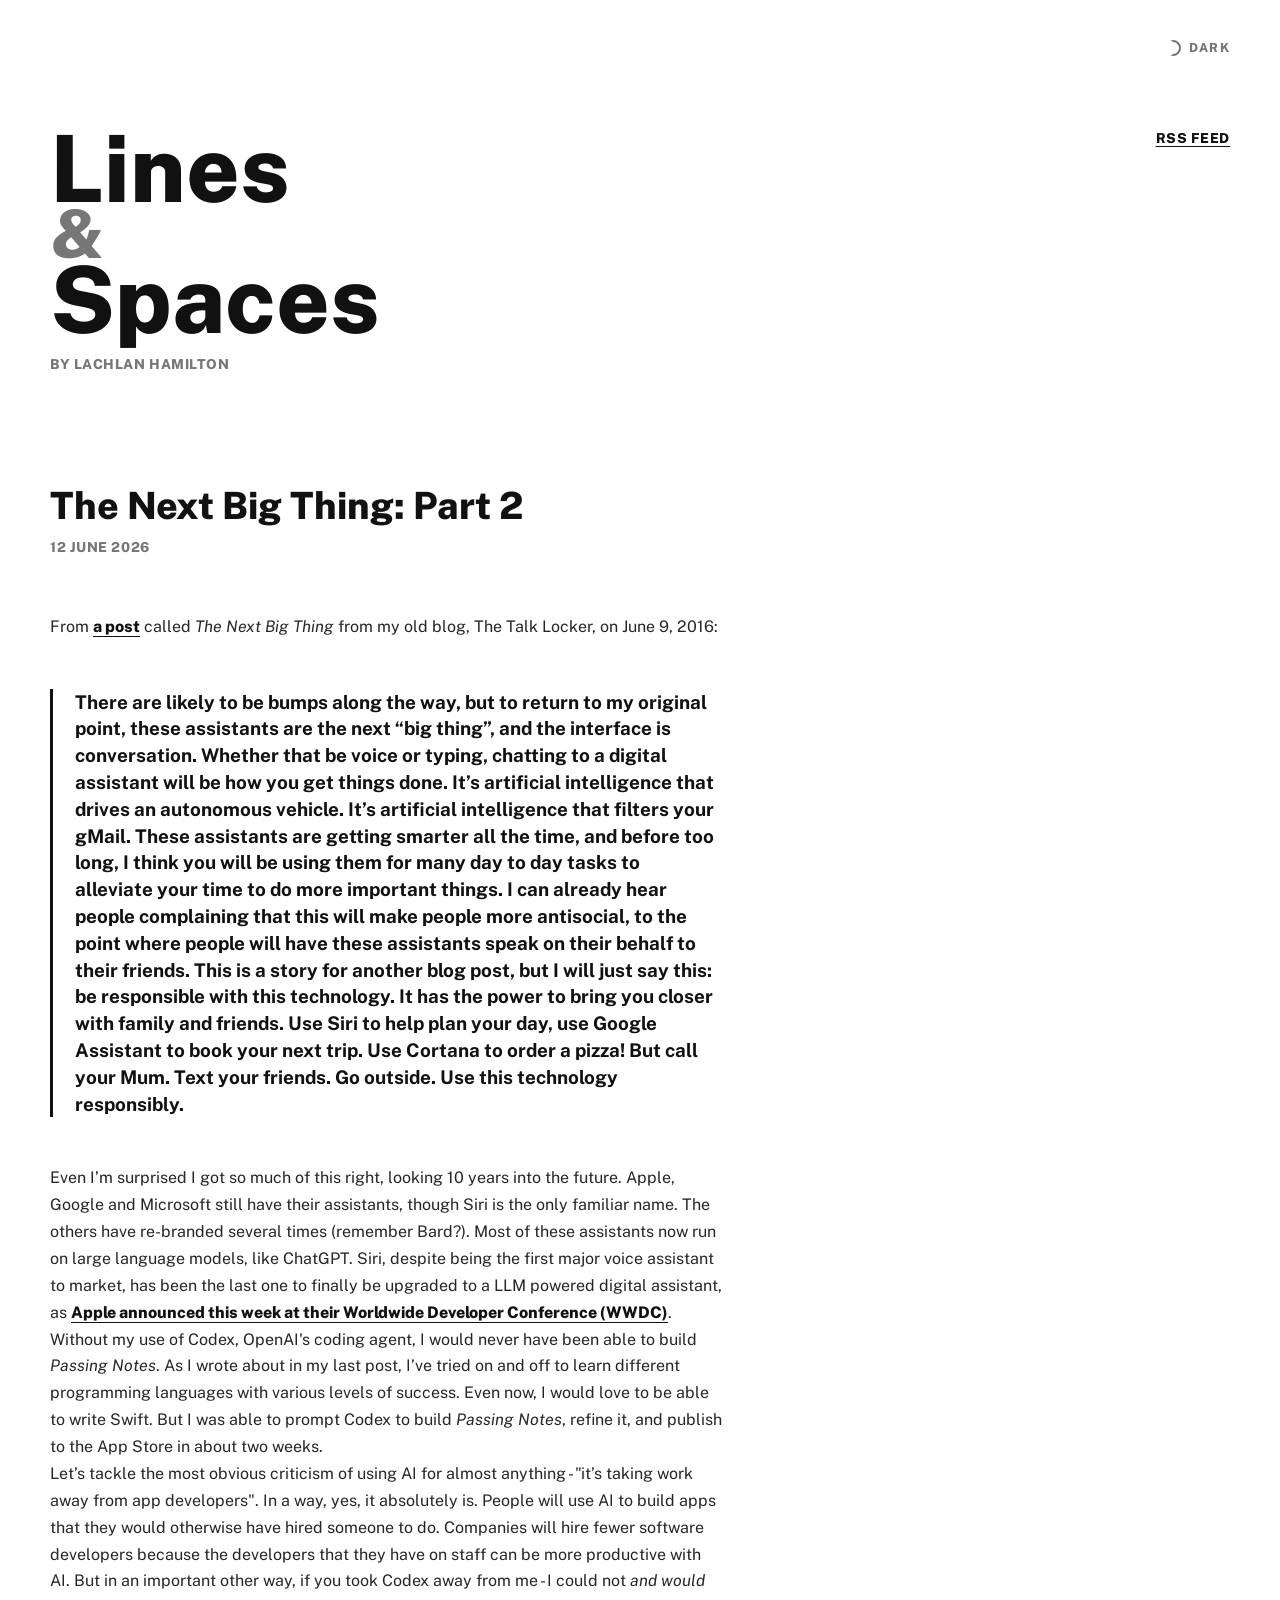
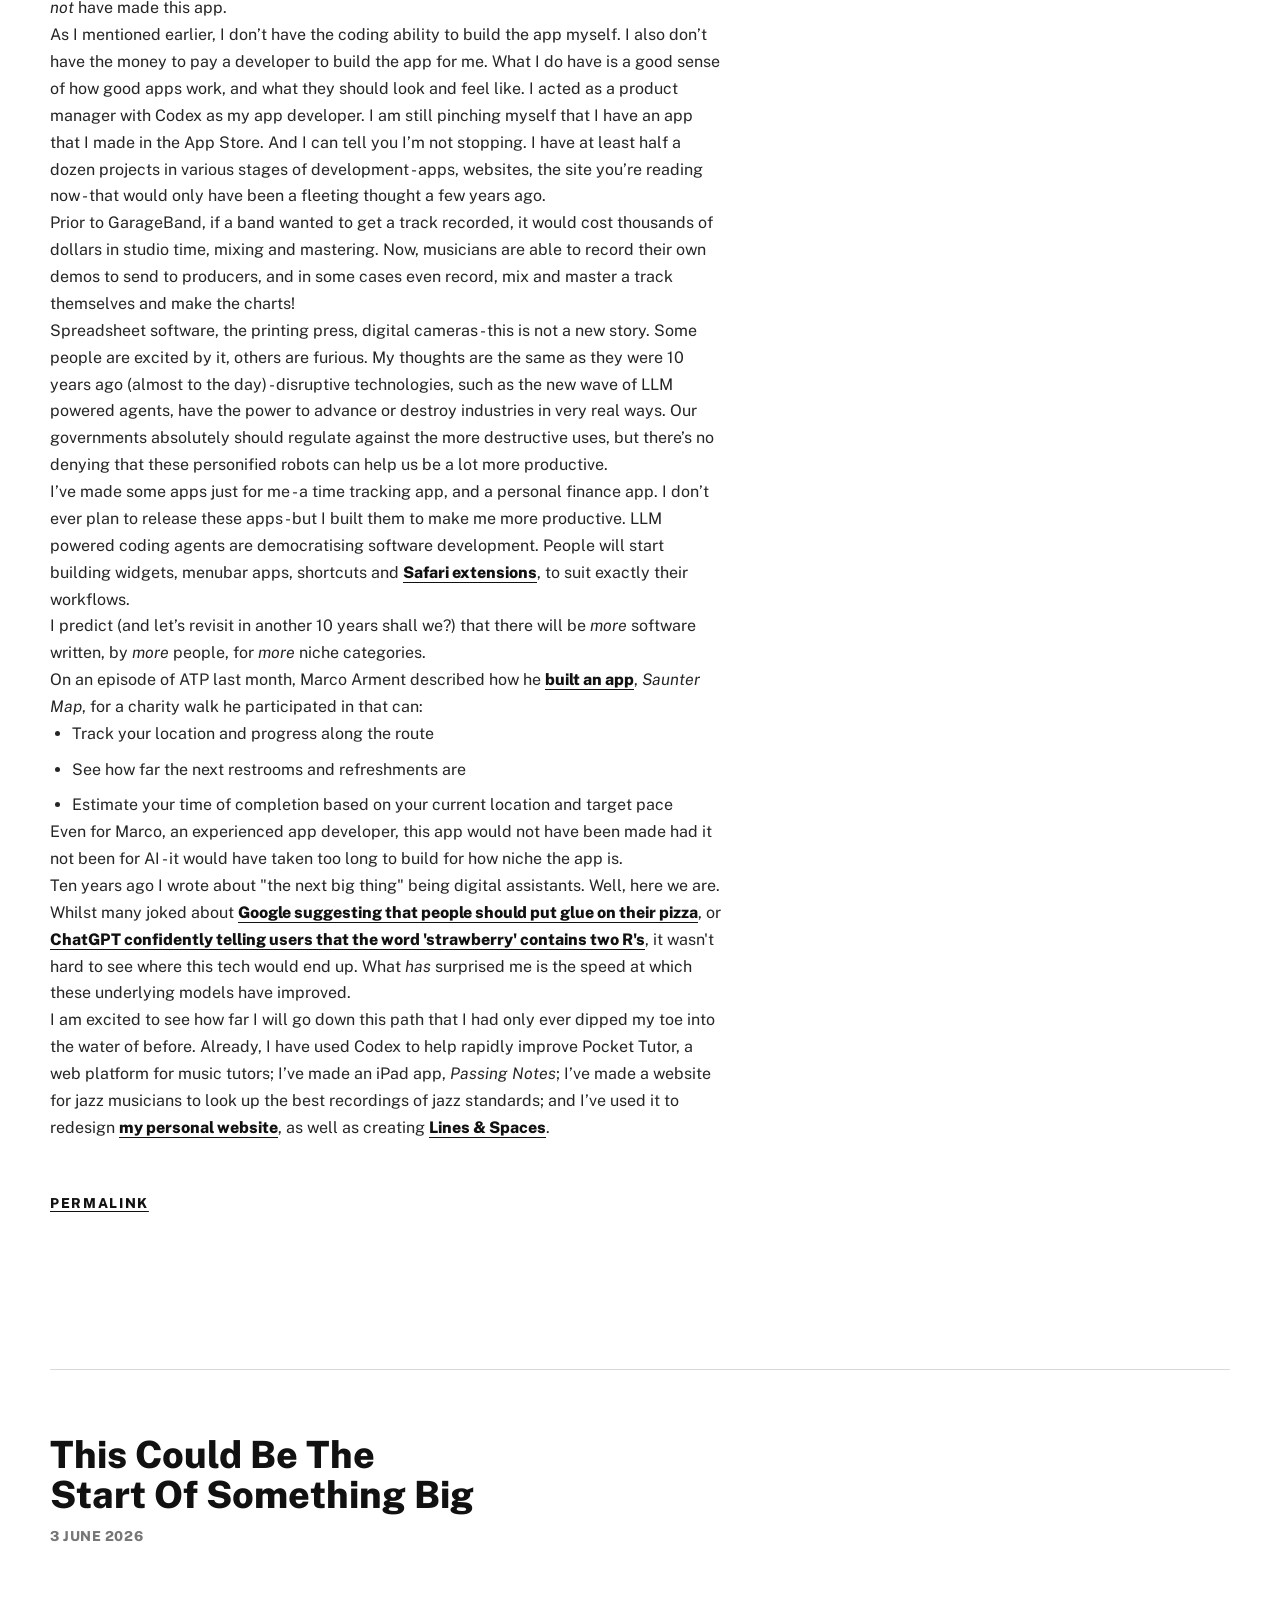
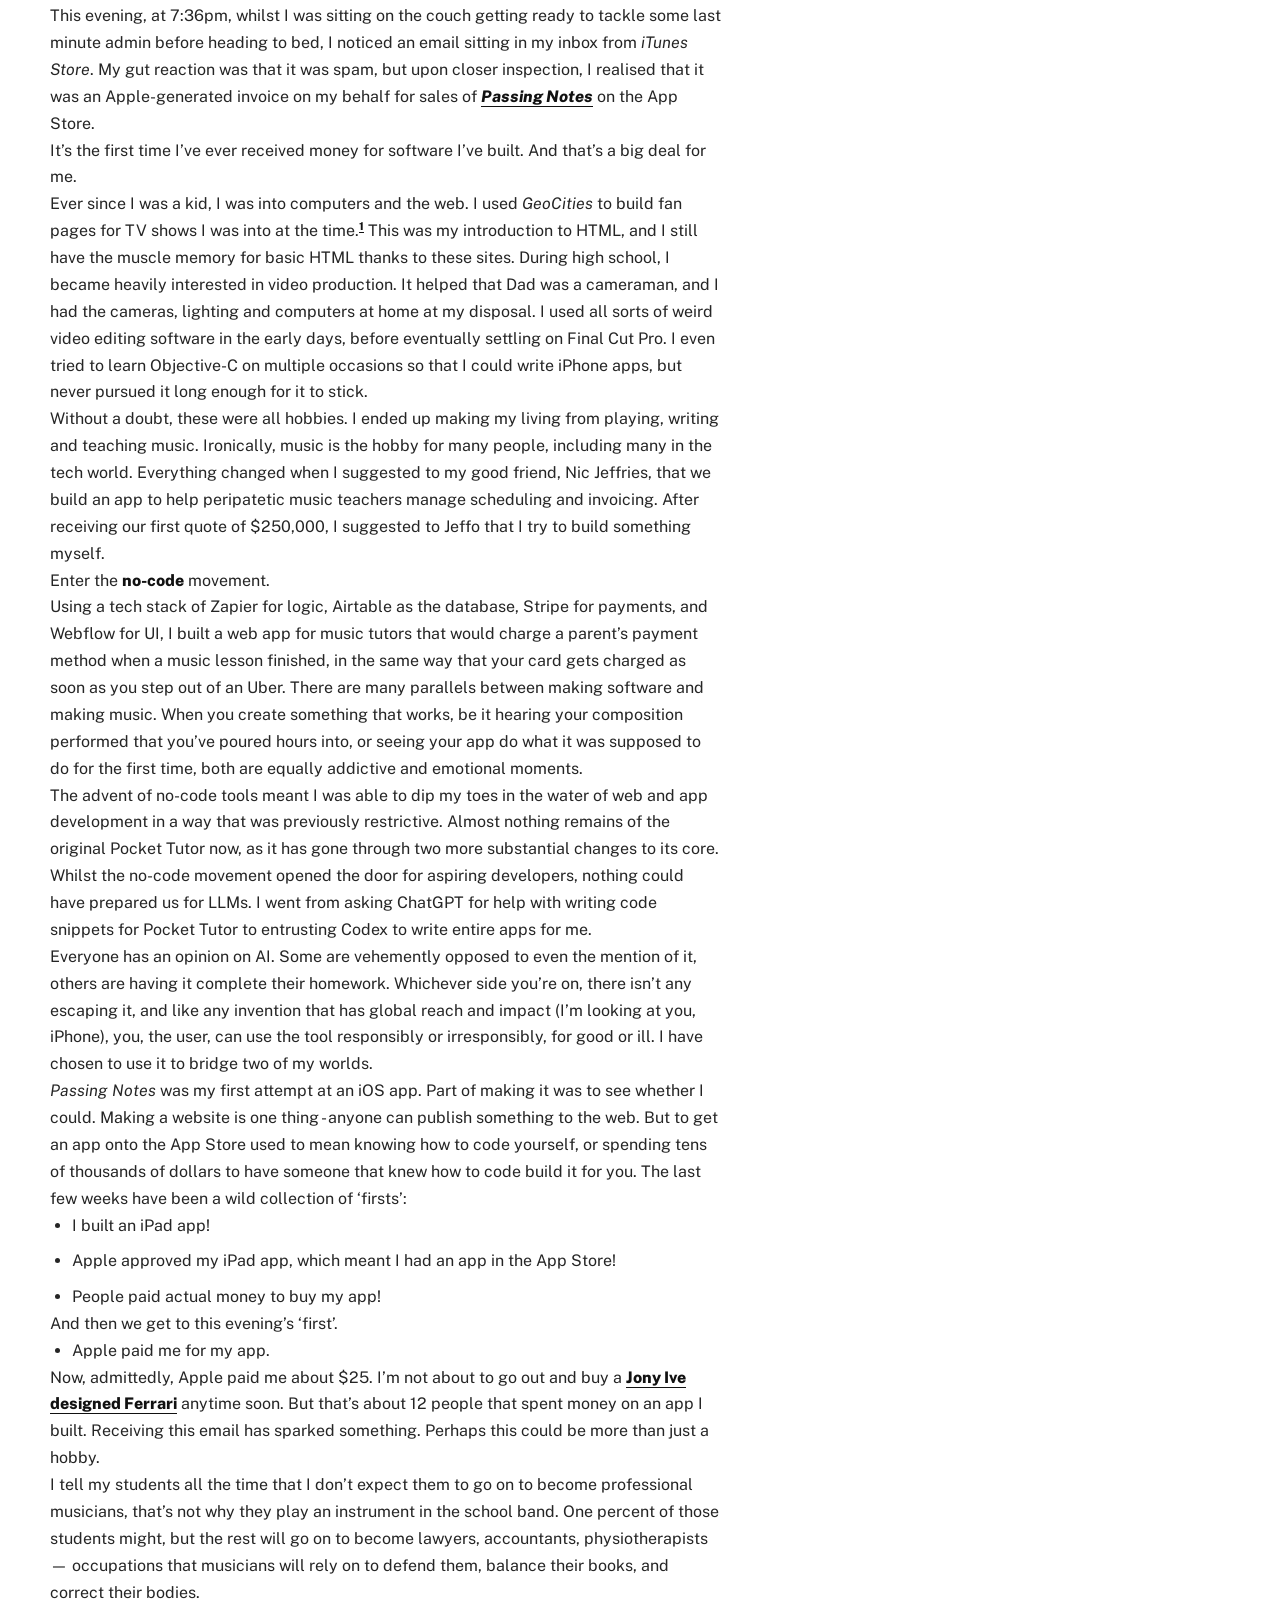
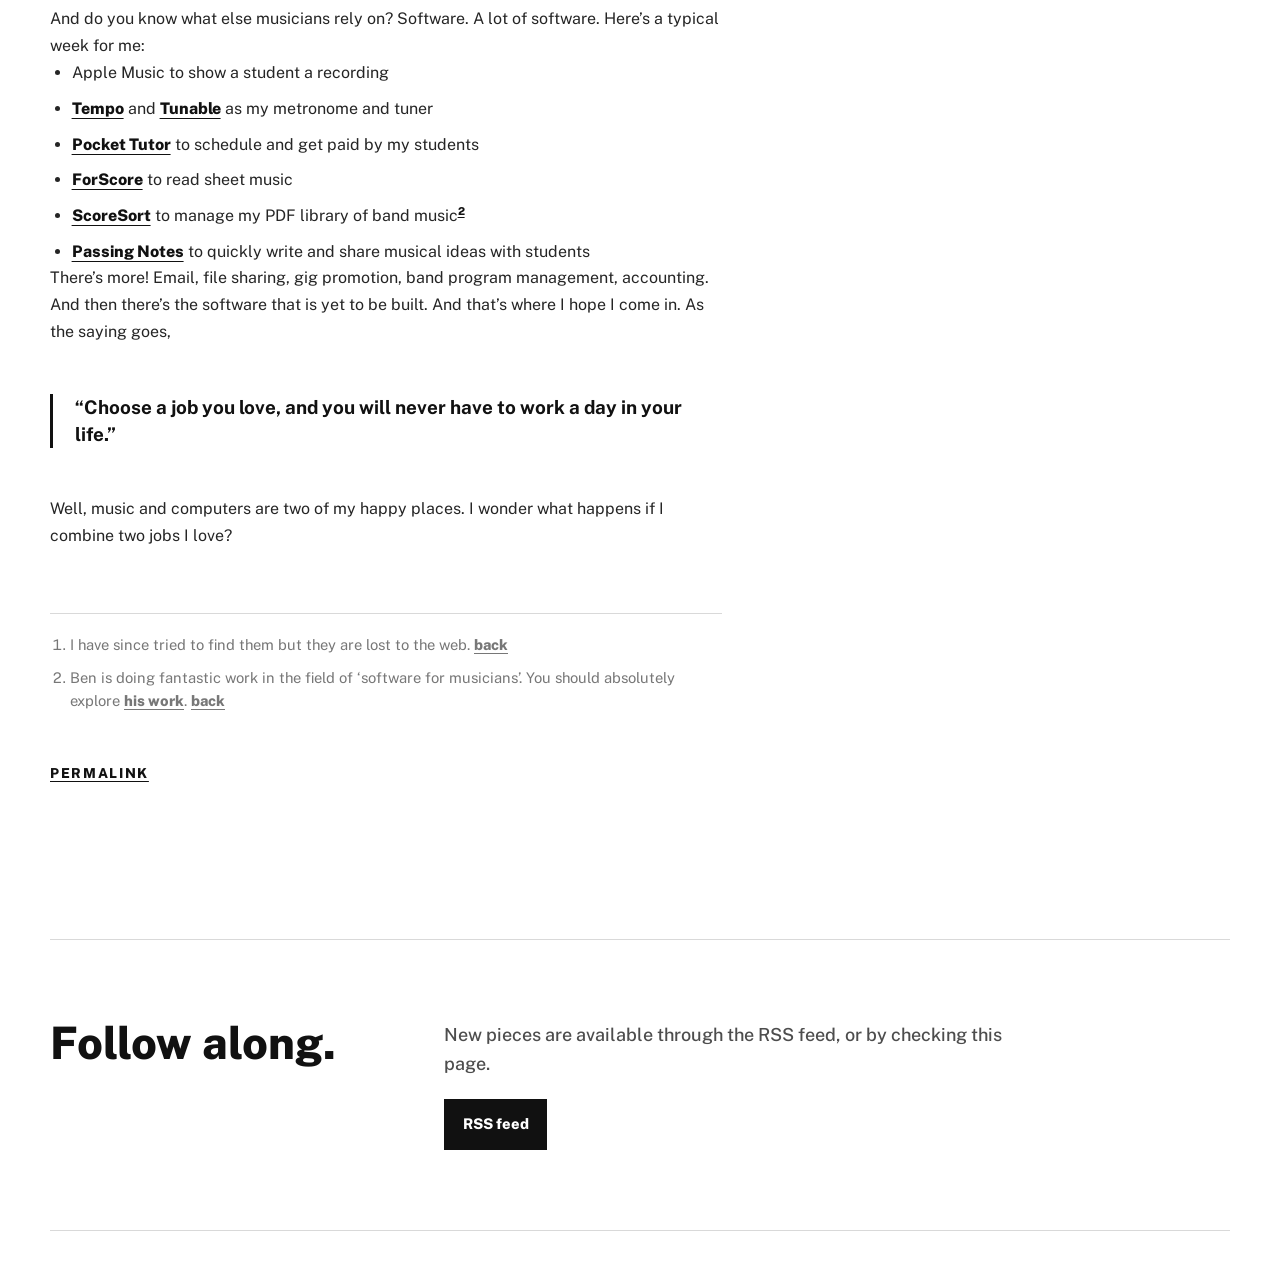
==== index.html @ 8a2f105f "Publish The Next Big Thing Part 2" ====
<!DOCTYPE html>
<html lang="en">
  <head>
    <meta charset="UTF-8" />
    <meta name="viewport" content="width=device-width, initial-scale=1.0" />
    <title>Lines &amp; Spaces</title>
    <meta name="description" content="Notes on Apple, AI, apps, teaching, music, and the places those things overlap." />
    <meta name="theme-color" content="#ffffff" media="(prefers-color-scheme: light)" />
    <meta name="theme-color" content="#111111" media="(prefers-color-scheme: dark)" />
    <link rel="icon" type="image/svg+xml" href="./assets/favicon-lines-spaces.svg?v=20260608-wordmark" />
    <link rel="manifest" href="./site.webmanifest" />
    <link rel="alternate" type="application/rss+xml" title="Lines &amp; Spaces" href="https://linesandspaces.net/feed.xml" />
    <link rel="canonical" href="https://linesandspaces.net/" />
    <script>
      (() => {
        try {
          const theme = localStorage.getItem("lines-spaces-theme");
          if (theme === "dark" || theme === "light") {
            document.documentElement.dataset.theme = theme;
          }
        } catch (_error) {}
      })();
    </script>
    <link rel="preconnect" href="https://fonts.googleapis.com" />
    <link rel="preconnect" href="https://fonts.gstatic.com" crossorigin />
    <link
      href="https://fonts.googleapis.com/css2?family=Public+Sans:wght@400;500;600;700;800&display=swap"
      rel="stylesheet"
    />
    <link rel="stylesheet" href="./styles.css?v=20260608-writing-cleanup" />
  </head>
  <body class="writing-page">
    <a class="skip-link" href="#main-content">Skip to main content</a>
    <div class="site-shell writing-shell">
      <header class="site-header writing-header">
        <button class="theme-toggle" type="button" aria-label="Switch to dark mode" aria-pressed="false">
          <span class="theme-toggle-icon" aria-hidden="true"></span>
          <span class="theme-toggle-text">Dark</span>
        </button>
      </header>

      <main id="main-content" class="writing-index">
        <section class="writing-masthead" aria-labelledby="writing-title">
          <h1 id="writing-title" class="writing-wordmark">
            <span>Lines</span>
            <span>&amp;</span>
            <span>Spaces</span>
          </h1>
          <nav class="writing-masthead-links" aria-label="Lines &amp; Spaces links">
            <a href="https://linesandspaces.net/feed.xml">RSS feed</a>
          </nav>
        </section>
        <p class="writing-byline"><a href="https://lachlanhamilton.com">By Lachlan Hamilton</a></p>

        <section class="writing-list" aria-label="Lines & Spaces archive">
          <article class="writing-list-item">
              <header class="writing-list-header">
                <h2><a href="https://linesandspaces.net/2026/06/the-next-big-thing-part-2">The Next Big Thing: Part 2</a></h2>
                <time datetime="2026-06-12">12 June 2026</time>
              </header>
              <div class="post-body writing-list-body">
                <p>From <a href="https://thetalklocker.tumblr.com/post/145641378606/the-next-big-thing">a post</a> called <em>The Next Big Thing</em> from my old blog, The Talk Locker, on June 9, 2016:</p>
<blockquote><p>There are likely to be bumps along the way, but to return to my original point, these assistants are the next “big thing”, and the interface is conversation. Whether that be voice or typing, chatting to a digital assistant will be how you get things done. It’s artificial intelligence that drives an autonomous vehicle. It’s artificial intelligence that filters your gMail. These assistants are getting smarter all the time, and before too long, I think you will be using them for many day to day tasks to alleviate your time to do more important things. I can already hear people complaining that this will make people more antisocial, to the point where people will have these assistants speak on their behalf to their friends. This is a story for another blog post, but I will just say this: be responsible with this technology. It has the power to bring you closer with family and friends. Use Siri to help plan your day, use Google Assistant to book your next trip. Use Cortana to order a pizza! But call your Mum. Text your friends. Go outside. Use this technology responsibly.</p></blockquote>
<p>Even I’m surprised I got so much of this right, looking 10 years into the future. Apple, Google and Microsoft still have their assistants, though Siri is the only familiar name. The others have re-branded several times (remember Bard?). Most of these assistants now run on large language models, like ChatGPT. Siri, despite being the first major voice assistant to market, has been the last one to finally be upgraded to a LLM powered digital assistant, as <a href="https://www.apple.com/newsroom/2026/06/apple-introduces-siri-ai-a-profoundly-more-capable-and-personal-assistant/">Apple announced this week at their Worldwide Developer Conference (WWDC)</a>.</p>
<p>Without my use of Codex, OpenAI&#x27;s coding agent, I would never have been able to build <em>Passing Notes</em>. As I wrote about in my last post, I’ve tried on and off to learn different programming languages with various levels of success. Even now, I would love to be able to write Swift. But I was able to prompt Codex to build <em>Passing Notes</em>, refine it, and publish to the App Store in about two weeks.</p>
<p>Let’s tackle the most obvious criticism of using AI for almost anything - &quot;it’s taking work away from app developers&quot;. In a way, yes, it absolutely is. People will use AI to build apps that they would otherwise have hired someone to do. Companies will hire fewer software developers because the developers that they have on staff can be more productive with AI. But in an important other way, if you took Codex away from me - I could not <em>and would not</em> have made this app.</p>
<p>As I mentioned earlier, I don’t have the coding ability to build the app myself. I also don’t have the money to pay a developer to build the app for me. What I do have is a good sense of how good apps work, and what they should look and feel like. I acted as a product manager with Codex as my app developer. I am still pinching myself that I have an app that I made in the App Store. And I can tell you I’m not stopping. I have at least half a dozen projects in various stages of development - apps, websites, the site you’re reading now - that would only have been a fleeting thought a few years ago.</p>
<p>Prior to GarageBand, if a band wanted to get a track recorded, it would cost thousands of dollars in studio time, mixing and mastering. Now, musicians are able to record their own demos to send to producers, and in some cases even record, mix and master a track themselves and make the charts!</p>
<p>Spreadsheet software, the printing press, digital cameras - this is not a new story. Some people are excited by it, others are furious. My thoughts are the same as they were 10 years ago (almost to the day) - disruptive technologies, such as the new wave of LLM powered agents, have the power to advance or destroy industries in very real ways. Our governments absolutely should regulate against the more destructive uses, but there’s no denying that these personified robots can help us be a lot more productive.</p>
<p>I’ve made some apps just for me - a time tracking app, and a personal finance app. I don’t ever plan to release these apps - but I built them to make me more productive. LLM powered coding agents are democratising software development. People will start building widgets, menubar apps, shortcuts and <a href="https://www.digitaltrends.com/computing/safari-is-finally-fixing-its-extensions-problem-unlike-chrome-apple-will-let-you-create-your-own/">Safari extensions</a>, to suit exactly their workflows.</p>
<p>I predict (and let’s revisit in another 10 years shall we?) that there will be <em>more</em> software written, by <em>more</em> people, for <em>more</em> niche categories.</p>
<p>On an episode of ATP last month, Marco Arment described how he <a href="https://apps.apple.com/au/app/saunter-map/id6765681402">built an app</a>, <em>Saunter Map</em>, for a charity walk he participated in that can:</p>
<ul><li>Track your location and progress along the route</li><li>See how far the next restrooms and refreshments are</li><li>Estimate your time of completion based on your current location and target pace</li></ul>
<p>Even for Marco, an experienced app developer, this app would not have been made had it not been for AI - it would have taken too long to build for how niche the app is.</p>
<p>Ten years ago I wrote about &quot;the next big thing&quot; being digital assistants. Well, here we are. Whilst many joked about <a href="https://www.theverge.com/2024/5/23/24162896/google-ai-overview-hallucinations-glue-in-pizza">Google suggesting that people should put glue on their pizza</a>, or <a href="https://www.techradar.com/ai-platforms-assistants/chatgpt-just-announced-it-can-finally-pass-the-simple-how-many-rs-in-strawberry-test-but-users-are-still-tripping-it-up-by-switching-to-cranberry">ChatGPT confidently telling users that the word &#x27;strawberry&#x27; contains two R&#x27;s</a>, it wasn&#x27;t hard to see where this tech would end up. What <em>has</em> surprised me is the speed at which these underlying models have improved.</p>
<p>I am excited to see how far I will go down this path that I had only ever dipped my toe into the water of before. Already, I have used Codex to help rapidly improve Pocket Tutor, a web platform for music tutors; I’ve made an iPad app, <em>Passing Notes</em>; I’ve made a website for jazz musicians to look up the best recordings of jazz standards; and I’ve used it to redesign <a href="https://www.lachlanhamilton.com">my personal website</a>, as well as creating <a href="https://linesandspaces.net">Lines &amp; Spaces</a>.</p>
                <p class="writing-list-permalink"><a href="https://linesandspaces.net/2026/06/the-next-big-thing-part-2">Permalink</a></p>
              </div>
            </article><article class="writing-list-item">
              <header class="writing-list-header">
                <h2><a href="https://linesandspaces.net/2026/06/this-could-be-the-start-of-something-big">This Could Be The Start Of Something Big</a></h2>
                <time datetime="2026-06-03">3 June 2026</time>
              </header>
              <div class="post-body writing-list-body">
                <p>This evening, at 7:36pm, whilst I was sitting on the couch getting ready to tackle some last minute admin before heading to bed, I noticed an email sitting in my inbox from <em>iTunes Store</em>. My gut reaction was that it was spam, but upon closer inspection, I realised that it was an Apple-generated invoice on my behalf for sales of <a href="https://www.lachlanhamilton.com/software/passing-notes"><em>Passing Notes</em></a> on the App Store.</p>
<p>It’s the first time I’ve ever received money for software I’ve built. And that’s a big deal for me.</p>
<p>Ever since I was a kid, I was into computers and the web. I used <em>GeoCities</em> to build fan pages for TV shows I was into at the time.<sup id="index-this-could-be-the-start-of-something-big-fnref-1"><a href="#index-this-could-be-the-start-of-something-big-fn-1">1</a></sup> This was my introduction to HTML, and I still have the muscle memory for basic HTML thanks to these sites. During high school, I became heavily interested in video production. It helped that Dad was a cameraman, and I had the cameras, lighting and computers at home at my disposal. I used all sorts of weird video editing software in the early days, before eventually settling on Final Cut Pro. I even tried to learn Objective-C on multiple occasions so that I could write iPhone apps, but never pursued it long enough for it to stick.</p>
<p>Without a doubt, these were all hobbies. I ended up making my living from playing, writing and teaching music. Ironically, music is the hobby for many people, including many in the tech world. Everything changed when I suggested to my good friend, Nic Jeffries, that we build an app to help peripatetic music teachers manage scheduling and invoicing. After receiving our first quote of $250,000, I suggested to Jeffo that I try to build something myself.</p>
<p>Enter the <strong>no-code</strong> movement.</p>
<p>Using a tech stack of Zapier for logic, Airtable as the database, Stripe for payments, and Webflow for UI, I built a web app for music tutors that would charge a parent’s payment method when a music lesson finished, in the same way that your card gets charged as soon as you step out of an Uber. There are many parallels between making software and making music. When you create something that works, be it hearing your composition performed that you’ve poured hours into, or seeing your app do what it was supposed to do for the first time, both are equally addictive and emotional moments.</p>
<p>The advent of no-code tools meant I was able to dip my toes in the water of web and app development in a way that was previously restrictive. Almost nothing remains of the original Pocket Tutor now, as it has gone through two more substantial changes to its core. Whilst the no-code movement opened the door for aspiring developers, nothing could have prepared us for LLMs. I went from asking ChatGPT for help with writing code snippets for Pocket Tutor to entrusting Codex to write entire apps for me.</p>
<p>Everyone has an opinion on AI. Some are vehemently opposed to even the mention of it, others are having it complete their homework. Whichever side you’re on, there isn’t any escaping it, and like any invention that has global reach and impact (I’m looking at you, iPhone), you, the user, can use the tool responsibly or irresponsibly, for good or ill. I have chosen to use it to bridge two of my worlds.</p>
<p><em>Passing Notes</em> was my first attempt at an iOS app. Part of making it was to see whether I could. Making a website is one thing - anyone can publish something to the web. But to get an app onto the App Store used to mean knowing how to code yourself, or spending tens of thousands of dollars to have someone that knew how to code build it for you. The last few weeks have been a wild collection of ‘firsts’:</p>
<ul><li>I built an iPad app!</li><li>Apple approved my iPad app, which meant I had an app in the App Store!</li><li>People paid actual money to buy my app!</li></ul>
<p>And then we get to this evening’s ‘first’.</p>
<ul><li>Apple paid me for my app.</li></ul>
<p>Now, admittedly, Apple paid me about $25. I’m not about to go out and buy a <a href="https://www.theverge.com/transportation/937066/ferrari-luce-ev-jony-ive-marc-newson-lovefrom">Jony Ive designed Ferrari</a> anytime soon. But that’s about 12 people that spent money on an app I built. Receiving this email has sparked something. Perhaps this could be more than just a hobby.</p>
<p>I tell my students all the time that I don’t expect them to go on to become professional musicians, that’s not why they play an instrument in the school band. One percent of those students might, but the rest will go on to become lawyers, accountants, physiotherapists — occupations that musicians will rely on to defend them, balance their books, and correct their bodies.</p>
<p>And do you know what else musicians rely on? Software. A lot of software. Here’s a typical week for me:</p>
<ul><li>Apple Music to show a student a recording</li><li><a href="https://www.frozenape.com/tempo-metronome.html">Tempo</a> and <a href="https://tunableapp.com">Tunable</a> as my metronome and tuner</li><li><a href="https://pockettutor.com.au">Pocket Tutor</a> to schedule and get paid by my students</li><li><a href="https://forscore.co">ForScore</a> to read sheet music</li><li><a href="https://benperche.com/scoresort/">ScoreSort</a> to manage my PDF library of band music<sup id="index-this-could-be-the-start-of-something-big-fnref-2"><a href="#index-this-could-be-the-start-of-something-big-fn-2">2</a></sup></li><li><a href="https://www.lachlanhamilton.com/software/passing-notes">Passing Notes</a> to quickly write and share musical ideas with students</li></ul>
<p>There’s more! Email, file sharing, gig promotion, band program management, accounting. And then there’s the software that is yet to be built. And that’s where I hope I come in. As the saying goes,</p>
<blockquote><p>“Choose a job you love, and you will never have to work a day in your life.”</p></blockquote>
<p>Well, music and computers are two of my happy places. I wonder what happens if I combine two jobs I love?</p>
<section class="post-footnotes" aria-label="Footnotes"><ol><li id="index-this-could-be-the-start-of-something-big-fn-1">I have since tried to find them but they are lost to the web. <a href="#index-this-could-be-the-start-of-something-big-fnref-1" aria-label="Back to reference">back</a></li><li id="index-this-could-be-the-start-of-something-big-fn-2">Ben is doing fantastic work in the field of ‘software for musicians’. You should absolutely explore <a href="https://benperche.com/projects/">his work</a>. <a href="#index-this-could-be-the-start-of-something-big-fnref-2" aria-label="Back to reference">back</a></li></ol></section>
                <p class="writing-list-permalink"><a href="https://linesandspaces.net/2026/06/this-could-be-the-start-of-something-big">Permalink</a></p>
              </div>
            </article>
        </section>

        <section class="writing-contact" id="contact" aria-labelledby="writing-contact-title">
          <h2 id="writing-contact-title">Follow along.</h2>
          <div>
            <p>
              New pieces are available through the RSS feed, or by checking this
              page.
            </p>
            <a class="writing-button" href="https://linesandspaces.net/feed.xml">RSS feed</a>
          </div>
        </section>
      </main>

    </div>
    <script src="./script.js"></script>
  </body>
</html>
---- styles.css ----
:root {
  --font-sans: "Public Sans", system-ui, -apple-system, BlinkMacSystemFont, "Segoe UI", sans-serif;
  --site-width: 73.75rem;
  --measure: 42rem;
}

*,
*::before,
*::after {
  box-sizing: border-box;
}

html {
  scroll-behavior: smooth;
  scroll-padding-top: 1rem;
}

body {
  margin: 0;
  min-height: 100vh;
  font-family: var(--font-sans);
  font-size: 1rem;
  line-height: 1.55;
  text-rendering: optimizeLegibility;
}

body.writing-page {
  --writing-bg: #fff;
  --writing-ink: #111;
  --writing-body: #252525;
  --writing-muted: #777;
  --writing-soft: #4d4d4d;
  --writing-border: #d9d9d9;
  --writing-strong-border: #111;
  --writing-button-bg: #111;
  --writing-button-ink: #fff;
  color: var(--writing-ink);
  background: var(--writing-bg);
  color-scheme: light;
}

html[data-theme="dark"] body.writing-page {
  --writing-bg: #111;
  --writing-ink: #f4f1ea;
  --writing-body: #e0ddd6;
  --writing-muted: #a9a49a;
  --writing-soft: #c8c2b8;
  --writing-border: #33302b;
  --writing-strong-border: #f4f1ea;
  --writing-button-bg: #f4f1ea;
  --writing-button-ink: #111;
  color-scheme: dark;
}

@media (prefers-color-scheme: dark) {
  html:not([data-theme]) body.writing-page {
    --writing-bg: #111;
    --writing-ink: #f4f1ea;
    --writing-body: #e0ddd6;
    --writing-muted: #a9a49a;
    --writing-soft: #c8c2b8;
    --writing-border: #33302b;
    --writing-strong-border: #f4f1ea;
    --writing-button-bg: #f4f1ea;
    --writing-button-ink: #111;
    color-scheme: dark;
  }
}

::selection {
  color: var(--writing-button-ink);
  background: var(--writing-button-bg);
}

a {
  color: inherit;
  text-decoration: none;
}

button {
  font: inherit;
}

a:focus-visible,
button:focus-visible {
  outline: 2px solid currentColor;
  outline-offset: 4px;
}

.skip-link {
  position: absolute;
  top: -3.5rem;
  left: 1rem;
  z-index: 20;
  padding: 0.75rem 1rem;
  color: var(--writing-button-ink);
  background: var(--writing-button-bg);
  font-weight: 800;
  transition: top 160ms ease;
}

.skip-link:focus {
  top: 1rem;
}

.site-shell {
  width: min(calc(100% - 2rem), var(--site-width));
  margin: 0 auto;
  padding: 1.1rem 0 2.6rem;
}

.site-header,
.writing-header {
  display: flex;
  align-items: center;
  justify-content: flex-end;
  min-height: 3.2rem;
  padding: 0.8rem 0 1rem;
  background: var(--writing-bg);
}

.theme-toggle {
  display: inline-flex;
  align-items: center;
  gap: 0.48rem;
  min-height: 2.2rem;
  padding: 0.34rem 0;
  border: 0;
  color: var(--writing-muted);
  background: transparent;
  font-size: 0.78rem;
  font-weight: 800;
  letter-spacing: 0.1em;
  text-transform: uppercase;
  cursor: pointer;
}

.theme-toggle:hover {
  color: var(--writing-ink);
}

.theme-toggle:focus-visible {
  color: var(--writing-ink);
}

.theme-toggle-icon {
  position: relative;
  display: inline-block;
  width: 1rem;
  height: 1rem;
  border: 2px solid currentColor;
  border-radius: 999px;
}

.theme-toggle-icon::after {
  content: "";
  position: absolute;
  inset: -0.14rem 0.38rem -0.14rem -0.14rem;
  border-radius: 999px;
  background: var(--writing-bg);
}

html[data-theme="dark"] .theme-toggle-icon::after {
  inset: 0.18rem 0.18rem 0.18rem 0.48rem;
}

@media (prefers-color-scheme: dark) {
  html:not([data-theme]) .theme-toggle-icon::after {
    inset: 0.18rem 0.18rem 0.18rem 0.48rem;
  }
}

main {
  display: grid;
}

.writing-index,
.post-page {
  gap: 0;
}

.writing-masthead {
  position: relative;
  display: grid;
  grid-template-columns: minmax(0, 0.58fr) minmax(18rem, 0.42fr);
  gap: 4rem;
  align-items: start;
  padding: 3rem 0 0;
}

.writing-wordmark {
  display: grid;
  gap: 0.18rem;
  max-width: 8ch;
  margin: 0;
  color: var(--writing-ink);
  font-size: 5.8rem;
  font-weight: 800;
  line-height: 0.84;
  letter-spacing: 0;
  text-wrap: balance;
}

.writing-wordmark span:nth-child(2) {
  color: var(--writing-muted);
  font-size: 0.72em;
  line-height: 0.72;
}

.writing-masthead-links {
  position: absolute;
  top: 3rem;
  right: 0;
  display: grid;
  justify-self: end;
  gap: 0.75rem;
  text-align: right;
}

.writing-masthead-links a,
.writing-byline,
.writing-list-permalink a,
.post-brand,
.writing-list-item time,
.post-header time {
  font-size: 0.86rem;
  font-weight: 800;
  letter-spacing: 0.04em;
  line-height: 1.2;
  text-transform: uppercase;
}

.writing-masthead-links a {
  color: var(--writing-ink);
  text-decoration: underline;
  text-decoration-thickness: 1px;
  text-underline-offset: 0.22em;
}

.writing-masthead-links a:hover {
  text-decoration-thickness: 2px;
}

.writing-byline {
  margin: 0;
  padding: 1.05rem 0 3rem;
  color: var(--writing-muted);
}

.writing-byline a:hover {
  color: var(--writing-ink);
}

.writing-list {
  display: grid;
}

.writing-list-item,
.writing-contact,
.post-header {
  border-bottom: 1px solid var(--writing-border);
}

.writing-list .writing-list-item:first-child {
  padding-top: 4rem;
}

.writing-list-item {
  display: grid;
  gap: 1.15rem;
  padding: 4rem 0;
}

.writing-list-header h2,
.writing-list-item h2,
.writing-contact h2,
.post-header h1,
.post-body h2,
.post-body h3,
.post-body h4 {
  margin: 0;
  color: var(--writing-ink);
  font-weight: 800;
  letter-spacing: 0;
  text-wrap: balance;
}

.writing-list-header h2,
.writing-list-item h2 {
  max-width: var(--measure);
  font-size: 2.35rem;
  line-height: 1.08;
}

.writing-list-item h2 a:hover,
.post-body a:hover,
.post-brand:hover,
.footer-meta a:hover {
  text-decoration: underline;
  text-decoration-thickness: 1px;
  text-underline-offset: 0.22em;
}

.writing-list-item time,
.post-header time {
  display: block;
  max-width: var(--measure);
  margin-top: 0.85rem;
  color: var(--writing-muted);
}

.writing-list-body {
  padding-top: 0;
}

.writing-list-permalink {
  margin-top: 3rem !important;
}

.writing-list-permalink a {
  color: var(--writing-ink);
  letter-spacing: 0.12em;
  text-decoration: underline;
  text-decoration-thickness: 1px;
  text-underline-offset: 0.22em;
}

.writing-contact {
  display: grid;
  grid-template-columns: minmax(14rem, 0.42fr) minmax(0, 1fr);
  gap: 4rem;
  padding: 5rem 0;
}

.writing-contact h2 {
  max-width: 10ch;
  font-size: 2.8rem;
  line-height: 1.02;
}

.writing-contact p {
  max-width: 35rem;
  margin: 0 0 1.3rem;
  color: var(--writing-soft);
  font-size: 1.125rem;
  font-weight: 500;
  line-height: 1.62;
}

.writing-button {
  display: inline-flex;
  align-items: center;
  justify-content: center;
  min-height: 3rem;
  padding: 0.8rem 1.1rem;
  border: 1px solid var(--writing-button-bg);
  color: var(--writing-button-ink);
  background: var(--writing-button-bg);
  font-size: 0.92rem;
  font-weight: 800;
  transition: transform 180ms ease;
}

.writing-button:hover {
  transform: translateY(-2px);
}

.post-article {
  width: min(100%, var(--measure));
  margin: 0 auto;
}

.post-header {
  display: grid;
  gap: 1.1rem;
  padding: 6rem 0 4rem;
}

.post-brand {
  display: inline-flex;
  flex-wrap: wrap;
  gap: 0.4em;
  width: max-content;
  margin: 0;
  color: var(--writing-muted);
  letter-spacing: 0.14em;
}

.post-header h1 {
  max-width: var(--measure);
  font-size: 3rem;
  line-height: 1.08;
}

.post-header time {
  margin-top: 0;
}

.post-body {
  padding: 2.5rem 0 5.5rem;
}

.post-body > * {
  max-width: var(--measure);
}

.post-body p,
.post-body li,
.post-body blockquote {
  color: var(--writing-body);
  font-size: 1rem;
  font-weight: 400;
  line-height: 1.68;
}

.post-body p,
.post-body h2,
.post-body h3,
.post-body h4,
.post-body ul {
  margin: 0;
}

.post-body > * + * {
  margin-top: 1.35rem;
}

.post-body h2,
.post-body h3,
.post-body h4 {
  margin-top: 2.4rem;
  line-height: 1.16;
}

.post-body h2 {
  font-size: 1.7rem;
}

.post-body h3 {
  font-size: 1.35rem;
}

.post-body h4 {
  font-size: 1.12rem;
}

.post-body ul {
  display: grid;
  gap: 0.55rem;
  padding-left: 1.35rem;
}

.post-body blockquote {
  margin: 3rem 0;
  padding: 0 0 0 1.4rem;
  border-left: 3px solid var(--writing-strong-border);
}

.post-body blockquote p {
  color: var(--writing-ink);
  font-size: 1.18rem;
  font-weight: 700;
  line-height: 1.42;
}

.post-body a {
  color: var(--writing-ink);
  font-weight: 800;
  overflow-wrap: anywhere;
  text-decoration: underline;
  text-decoration-thickness: 1px;
  text-underline-offset: 0.22em;
}

.post-body strong {
  color: var(--writing-ink);
  font-weight: 800;
}

.post-body sup {
  font-size: 0.68em;
  line-height: 0;
}

.post-footnotes {
  margin-top: 4rem;
  padding-top: 1.25rem;
  border-top: 1px solid var(--writing-border);
}

.post-footnotes ol {
  display: grid;
  gap: 0.6rem;
  margin: 0;
  padding-left: 1.25rem;
}

.post-footnotes li,
.post-footnotes a {
  color: var(--writing-muted);
  font-size: 0.92rem;
  line-height: 1.55;
}

.site-footer {
  display: grid;
  gap: 1.1rem;
  padding: 2.4rem 0 1rem;
  color: var(--writing-muted);
  font-size: 0.95rem;
}

.footer-meta {
  margin: 0;
  color: var(--writing-muted);
}

.footer-meta a {
  font-weight: 800;
}

@media (max-width: 48rem) {
  .site-shell {
    width: min(calc(100% - 1.5rem), var(--site-width));
  }

  .writing-masthead,
  .writing-contact {
    grid-template-columns: 1fr;
    gap: 1.4rem;
  }

  .writing-masthead {
    padding-top: 2.5rem;
  }

  .writing-masthead-links {
    position: static;
    justify-self: start;
    text-align: left;
  }

  .writing-wordmark {
    font-size: 4.4rem;
  }

  .writing-list .writing-list-item:first-child,
  .writing-list-item {
    padding-top: 3rem;
    padding-bottom: 3rem;
  }

  .writing-list-header h2,
  .writing-list-item h2 {
    font-size: 2rem;
  }

  .writing-contact {
    padding: 3.5rem 0;
  }

  .writing-contact h2,
  .post-header h1 {
    font-size: 2.25rem;
  }

  .post-header {
    padding: 4rem 0 3rem;
  }
}

@media (max-width: 35rem) {
  .site-shell {
    width: 100%;
    padding-right: 1rem;
    padding-left: 1rem;
  }

  .site-header,
  .writing-header {
    min-height: 2.8rem;
    padding-top: 0.6rem;
  }

  .writing-wordmark {
    font-size: 3.5rem;
  }

  .writing-byline {
    padding-bottom: 2.4rem;
  }

  .writing-list-header h2,
  .writing-list-item h2 {
    font-size: 1.7rem;
  }

  .writing-contact h2,
  .post-header h1 {
    font-size: 2rem;
  }

  .writing-button {
    width: 100%;
  }

  .post-body {
    padding-bottom: 4rem;
  }
}

@media (prefers-reduced-motion: reduce) {
  html {
    scroll-behavior: auto;
  }

  *,
  *::before,
  *::after {
    transition-duration: 0.01ms !important;
    animation-duration: 0.01ms !important;
    animation-iteration-count: 1 !important;
    scroll-behavior: auto !important;
  }
}
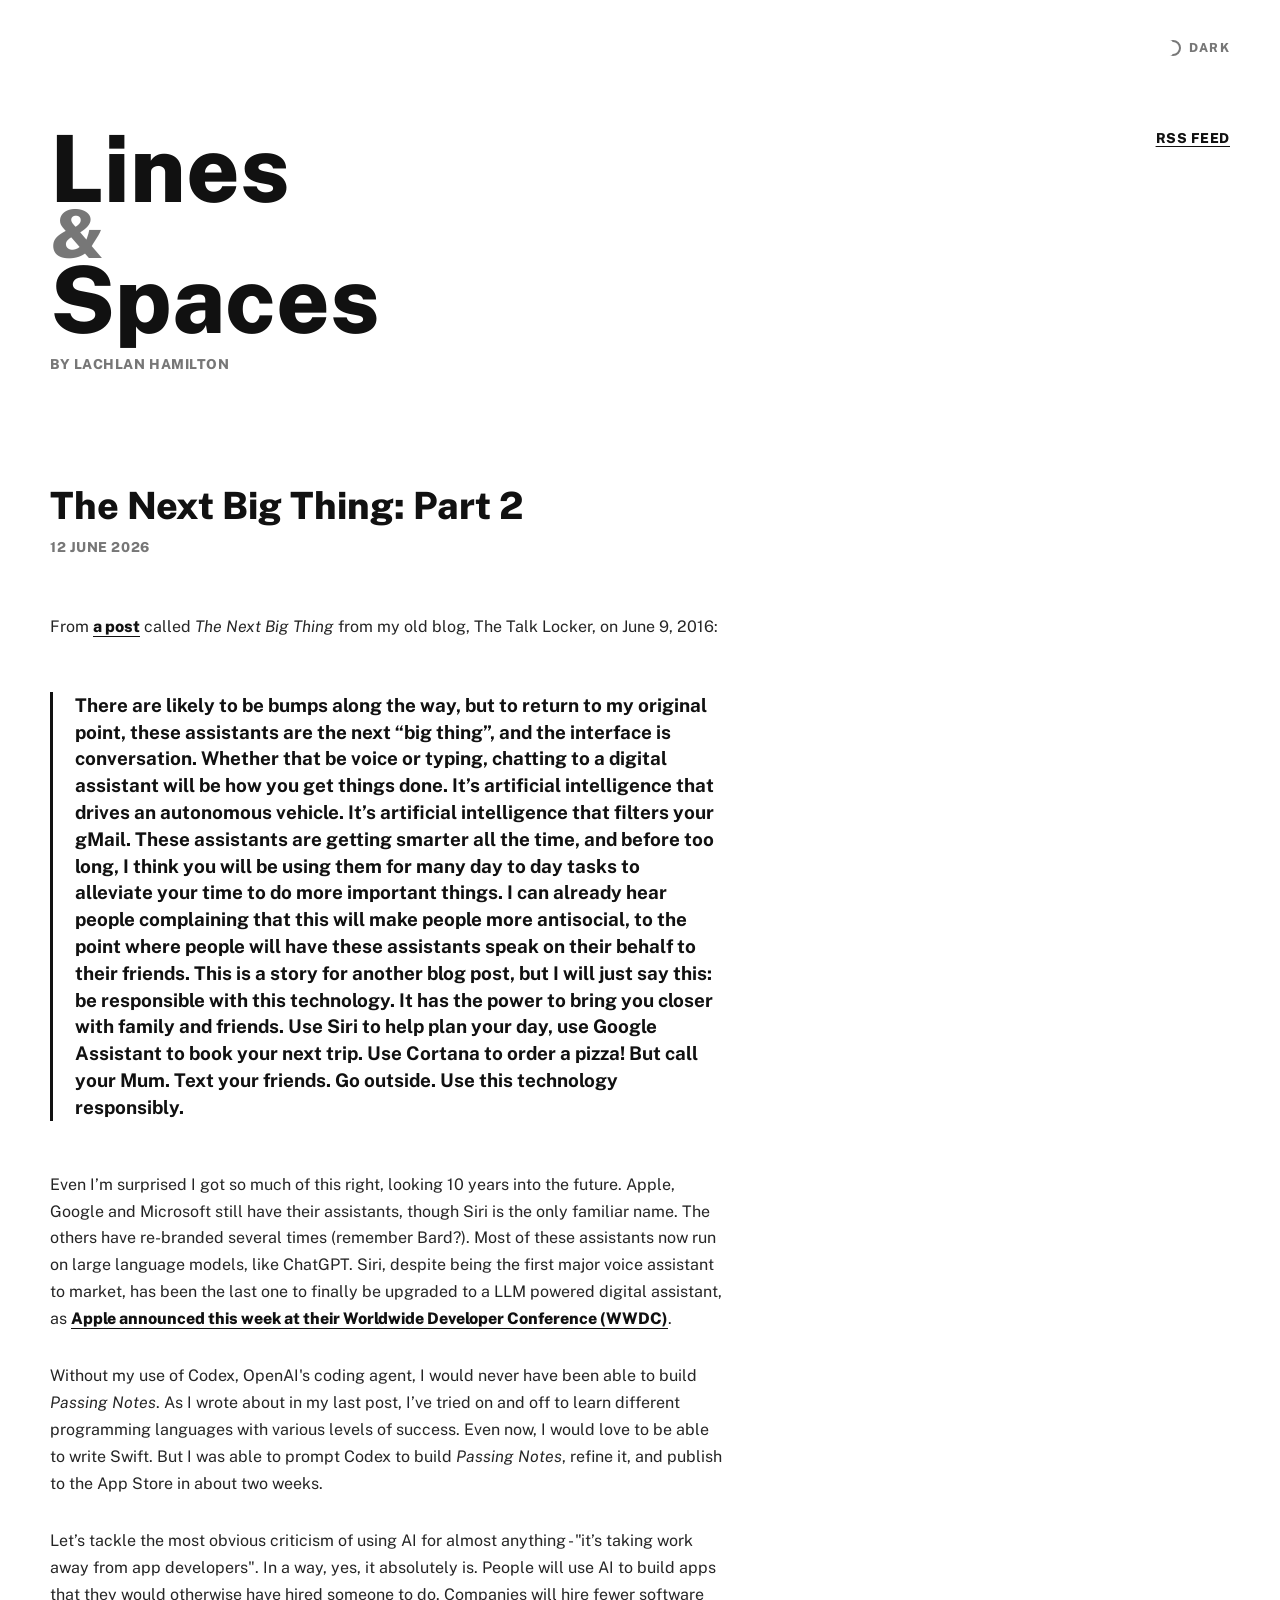
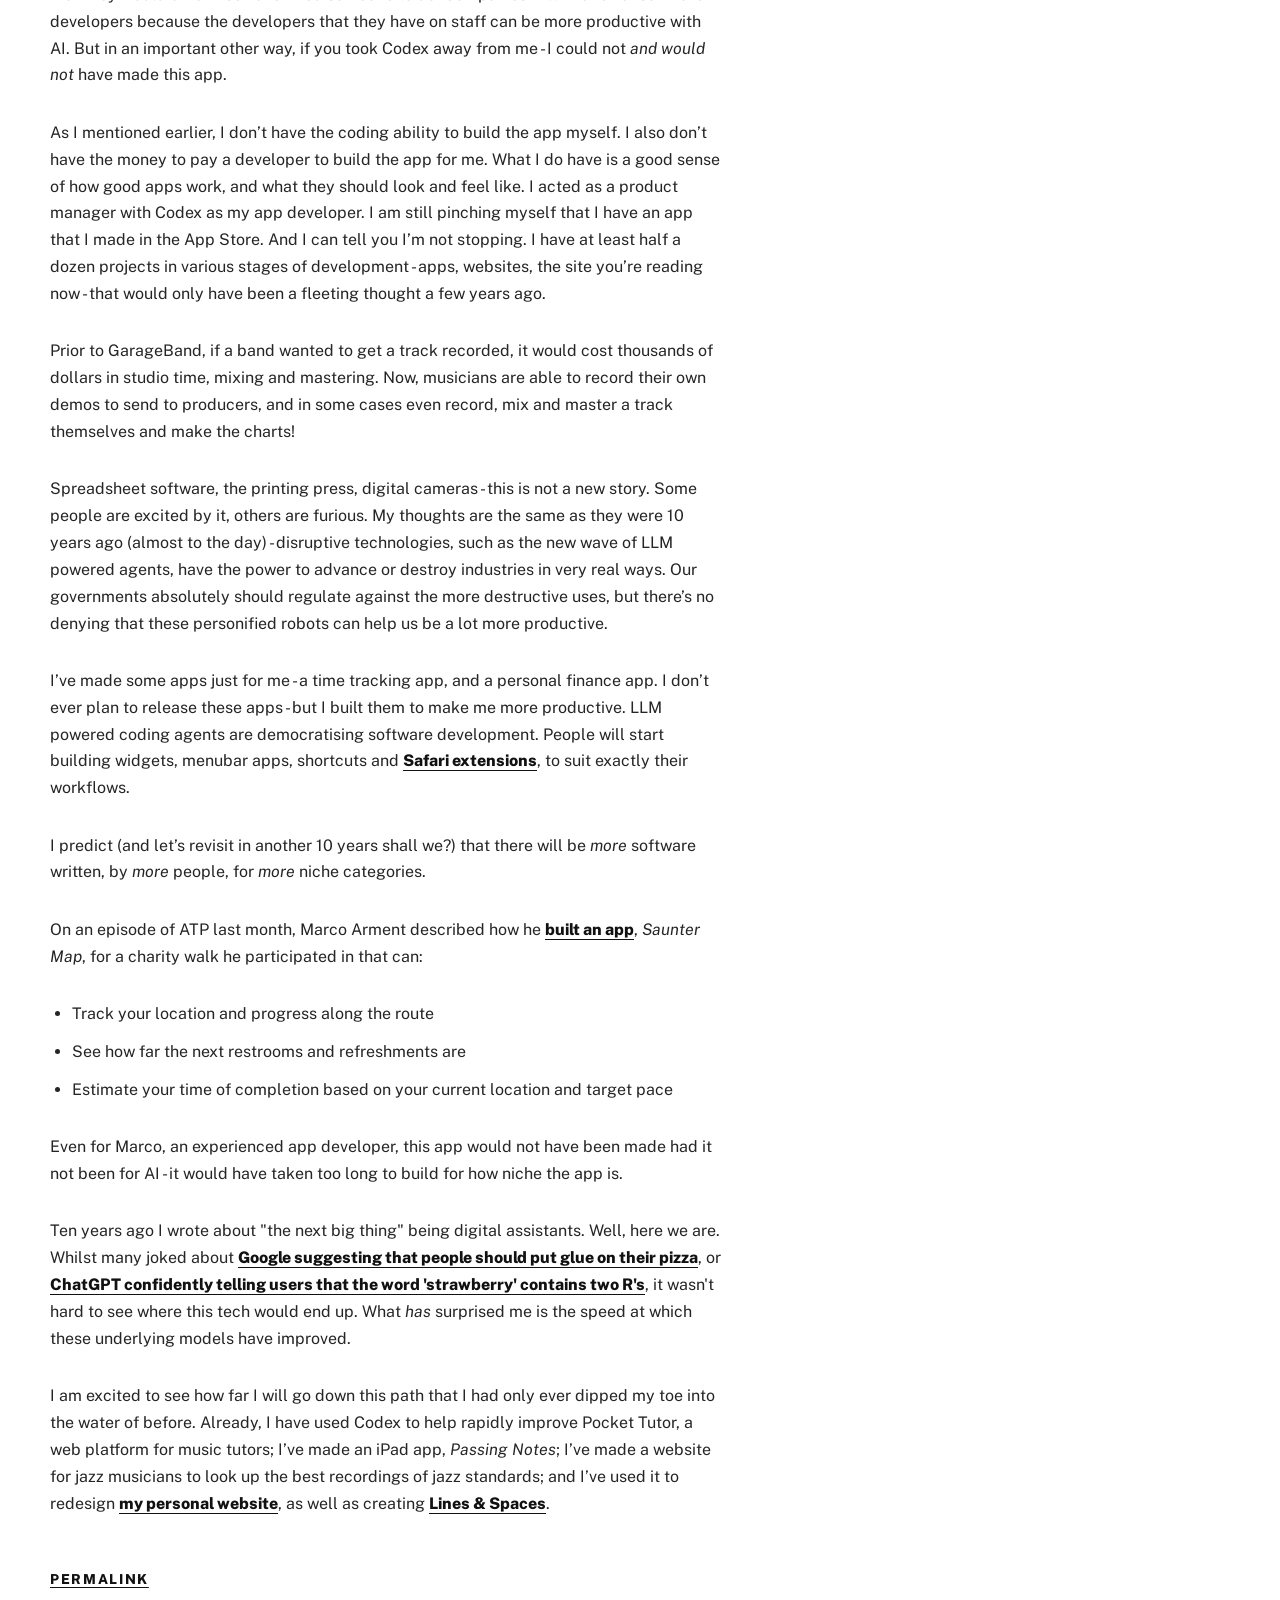
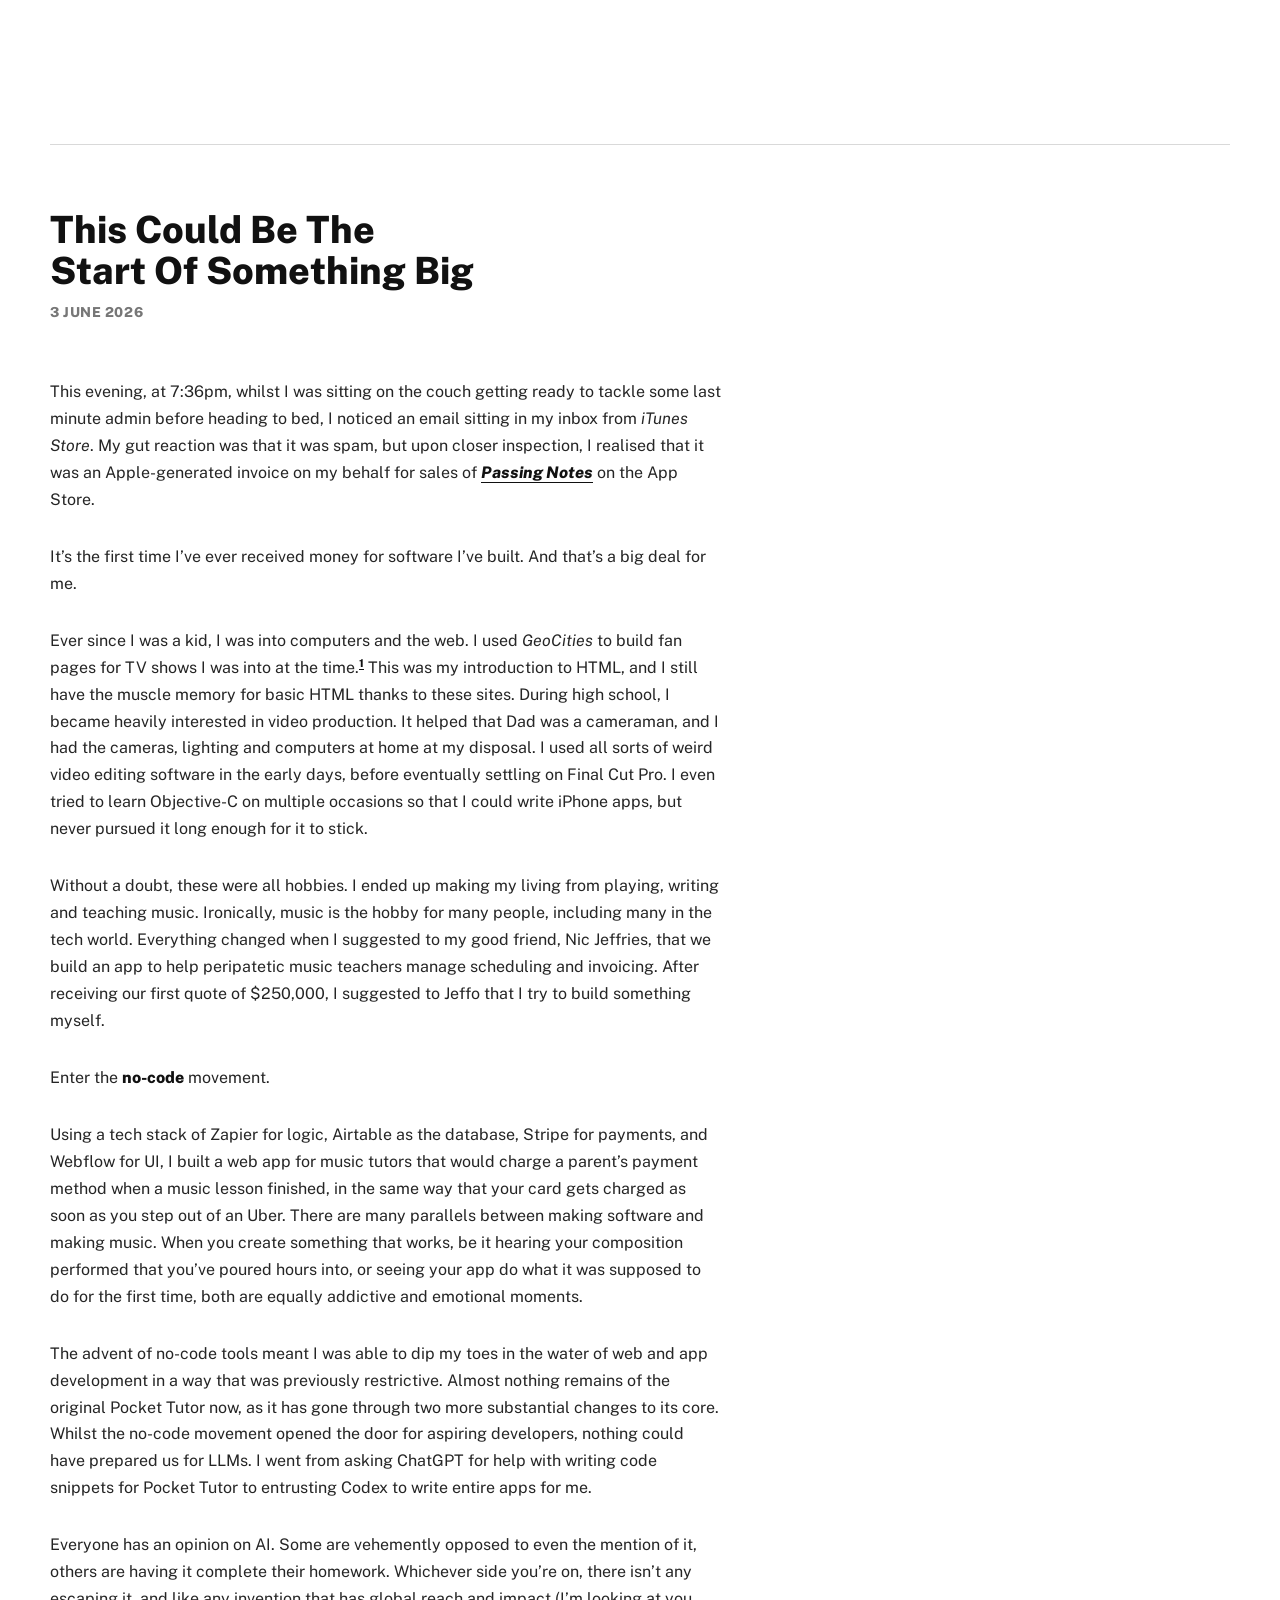
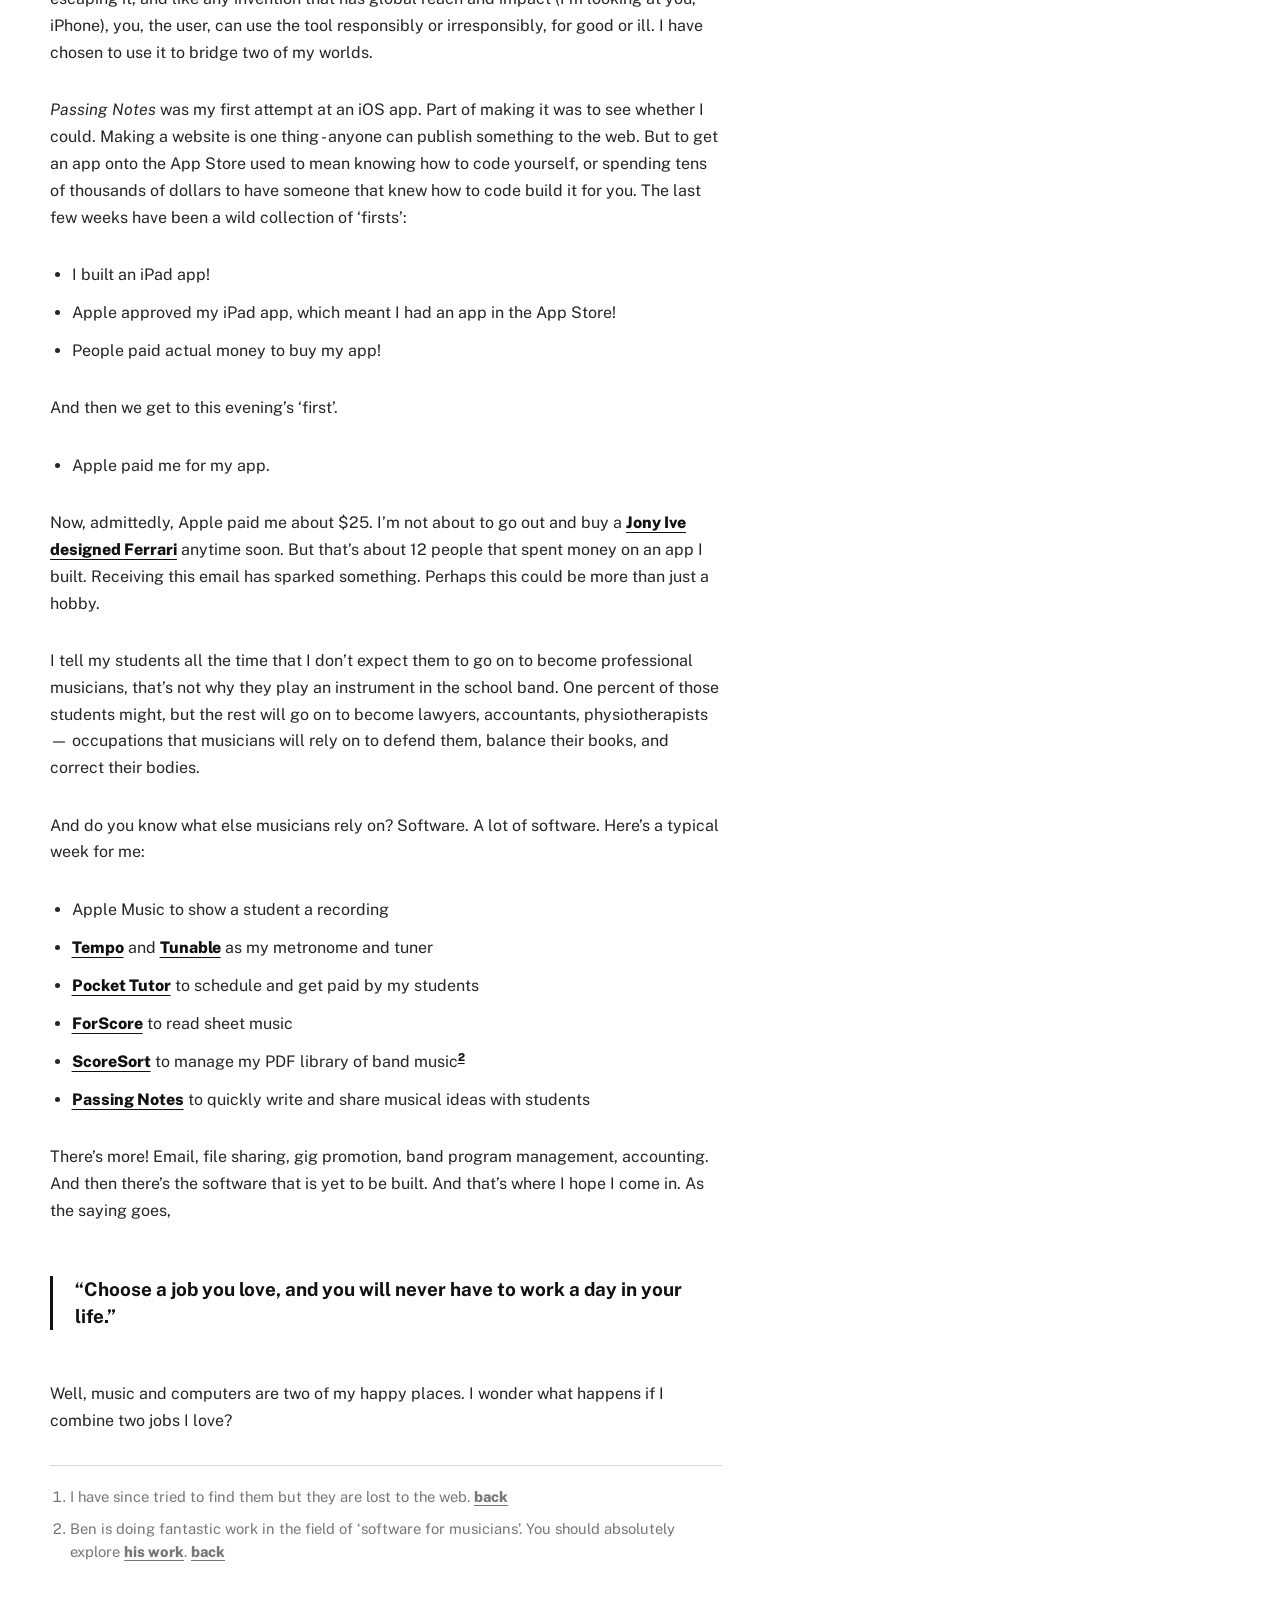
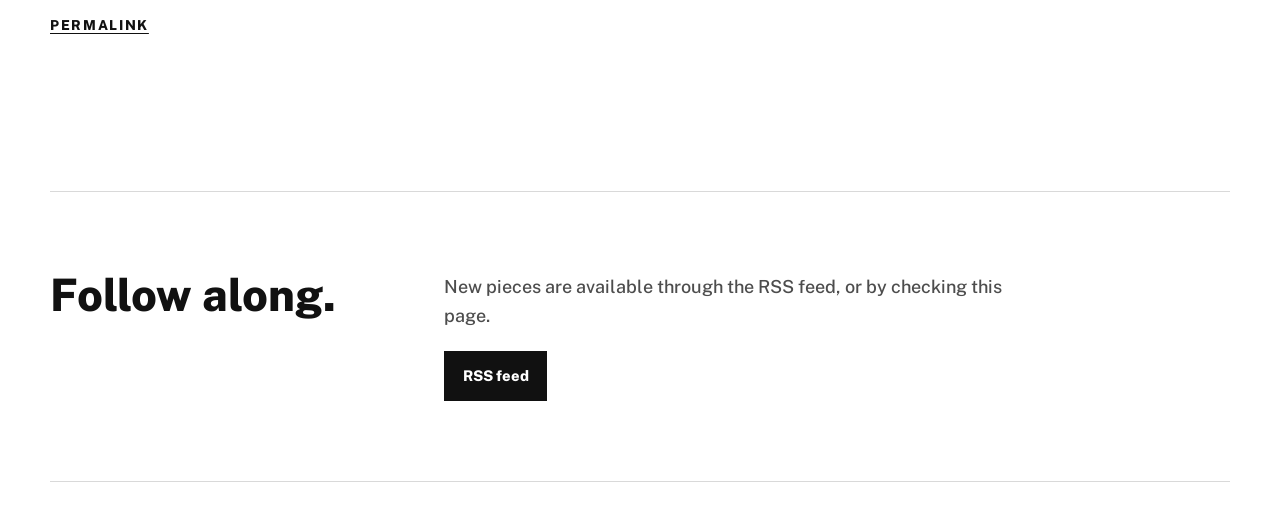
==== commit 9eac1b30: "Fix Lines and Spaces paragraph rhythm" ====
--- a/index.html
+++ b/index.html
@@ -27,7 +27,7 @@
       href="https://fonts.googleapis.com/css2?family=Public+Sans:wght@400;500;600;700;800&display=swap"
       rel="stylesheet"
     />
-    <link rel="stylesheet" href="./styles.css?v=20260608-writing-cleanup" />
+    <link rel="stylesheet" href="./styles.css?v=20260612-paragraph-rhythm" />
   </head>
   <body class="writing-page">
     <a class="skip-link" href="#main-content">Skip to main content</a>
--- a/styles.css
+++ b/styles.css
@@ -421,8 +421,8 @@
   margin: 0;
 }
 
-.post-body > * + * {
-  margin-top: 1.35rem;
+.post-body > * + :is(p, ul, .post-footnotes) {
+  margin-top: 1.9rem;
 }
 
 .post-body h2,
@@ -446,12 +446,12 @@
 
 .post-body ul {
   display: grid;
-  gap: 0.55rem;
+  gap: 0.7rem;
   padding-left: 1.35rem;
 }
 
 .post-body blockquote {
-  margin: 3rem 0;
+  margin: 3.2rem 0;
   padding: 0 0 0 1.4rem;
   border-left: 3px solid var(--writing-strong-border);
 }
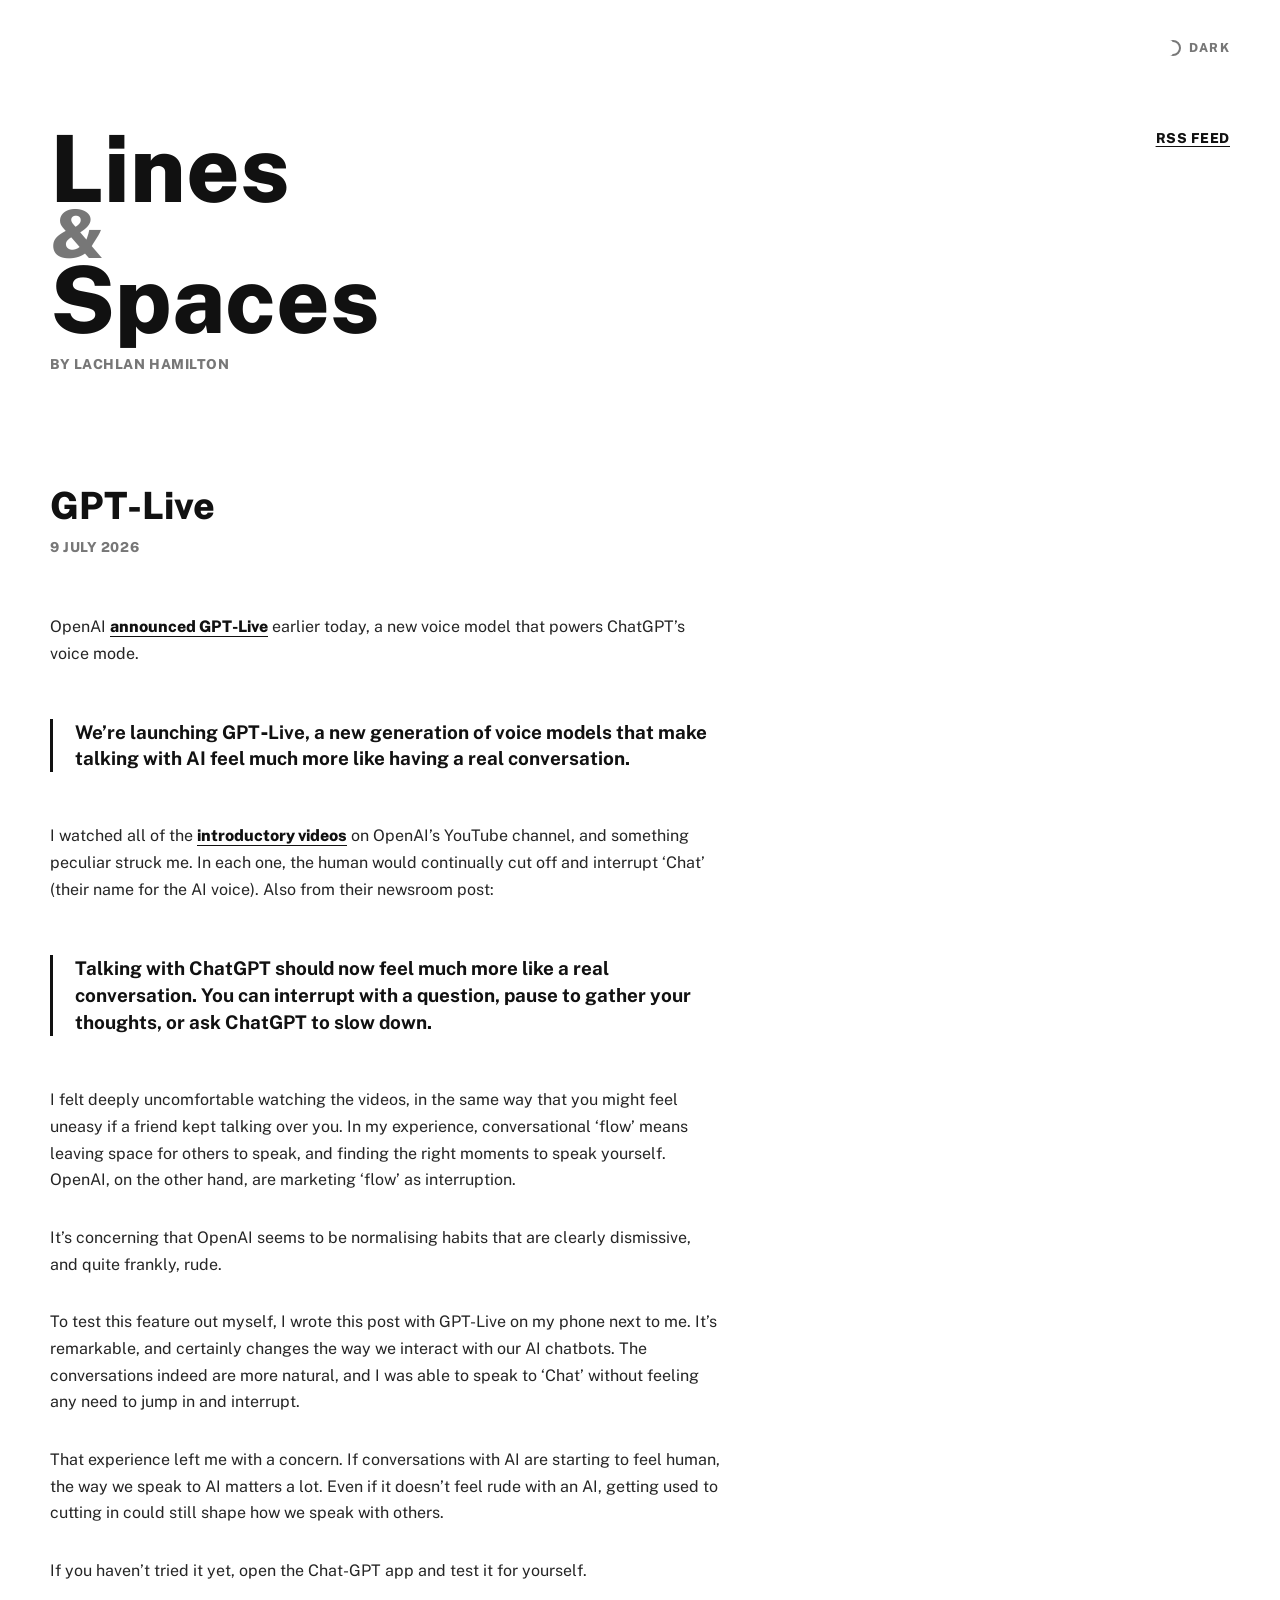
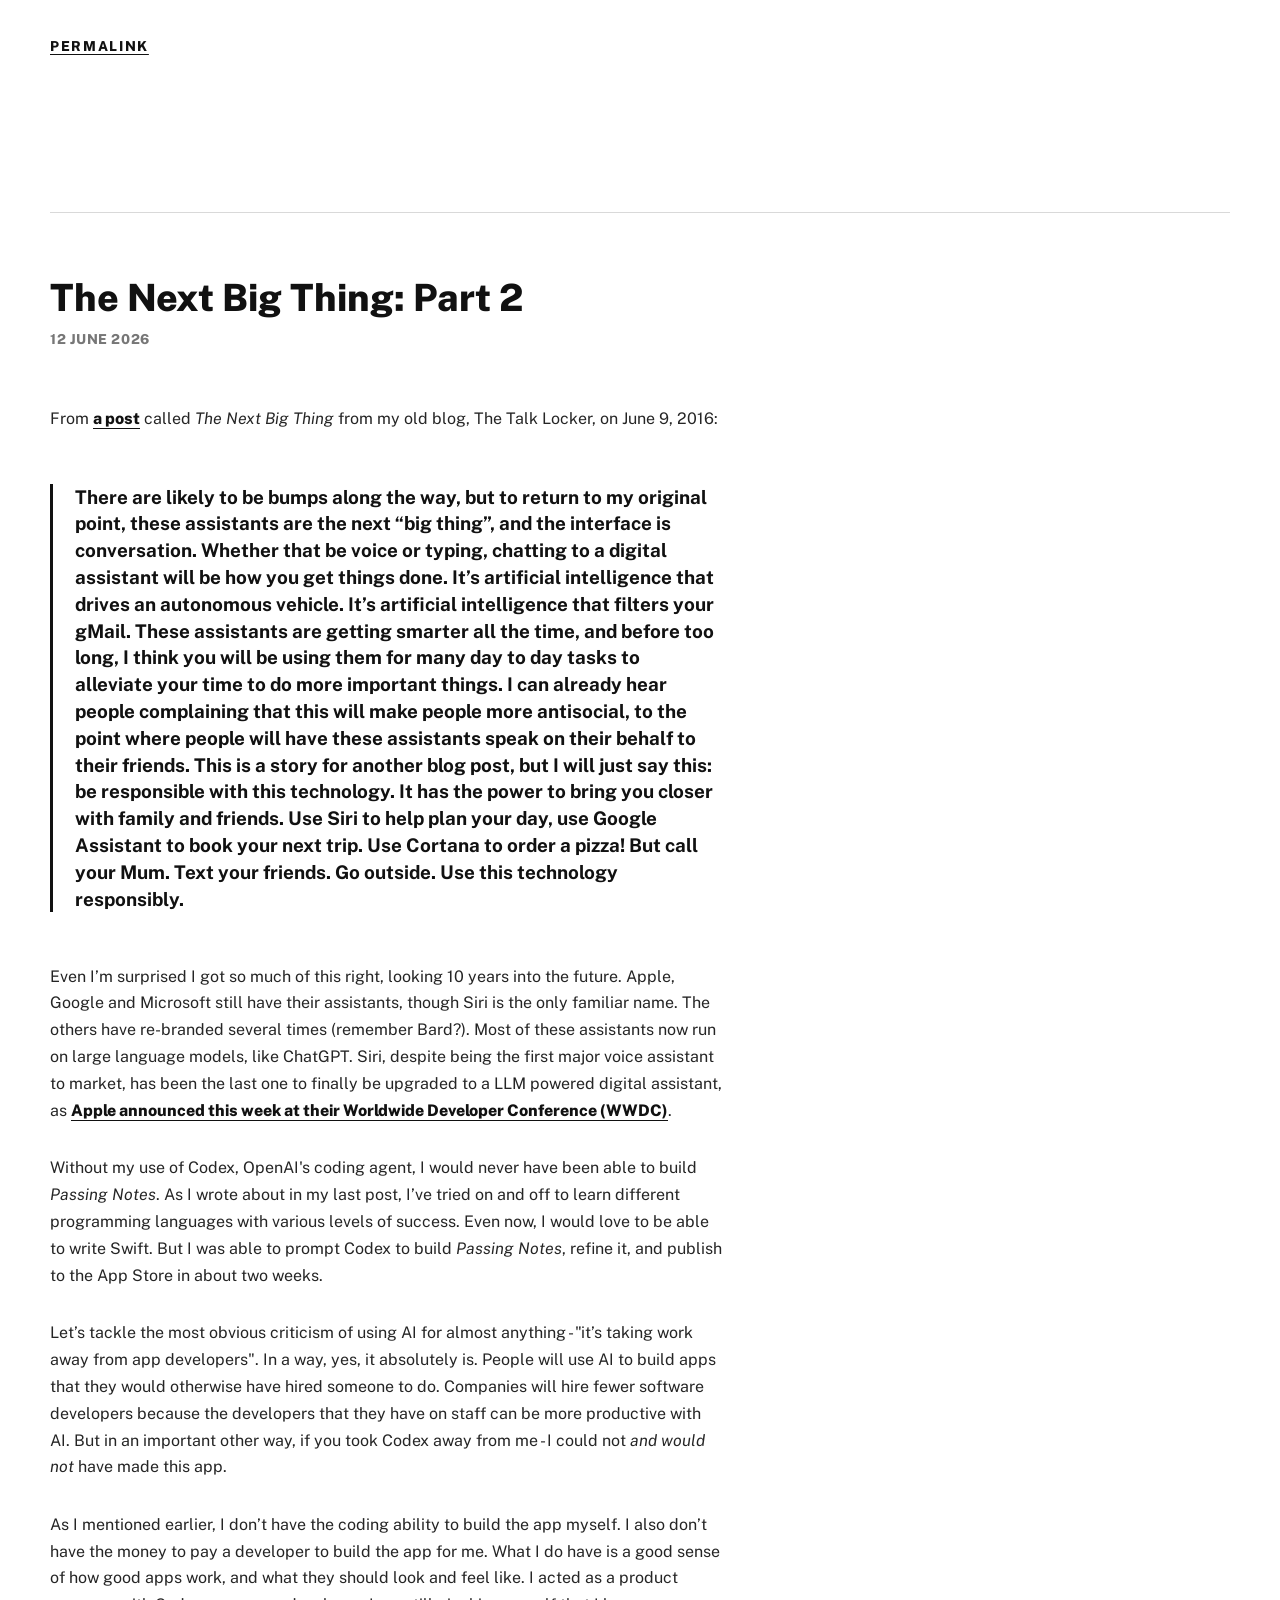
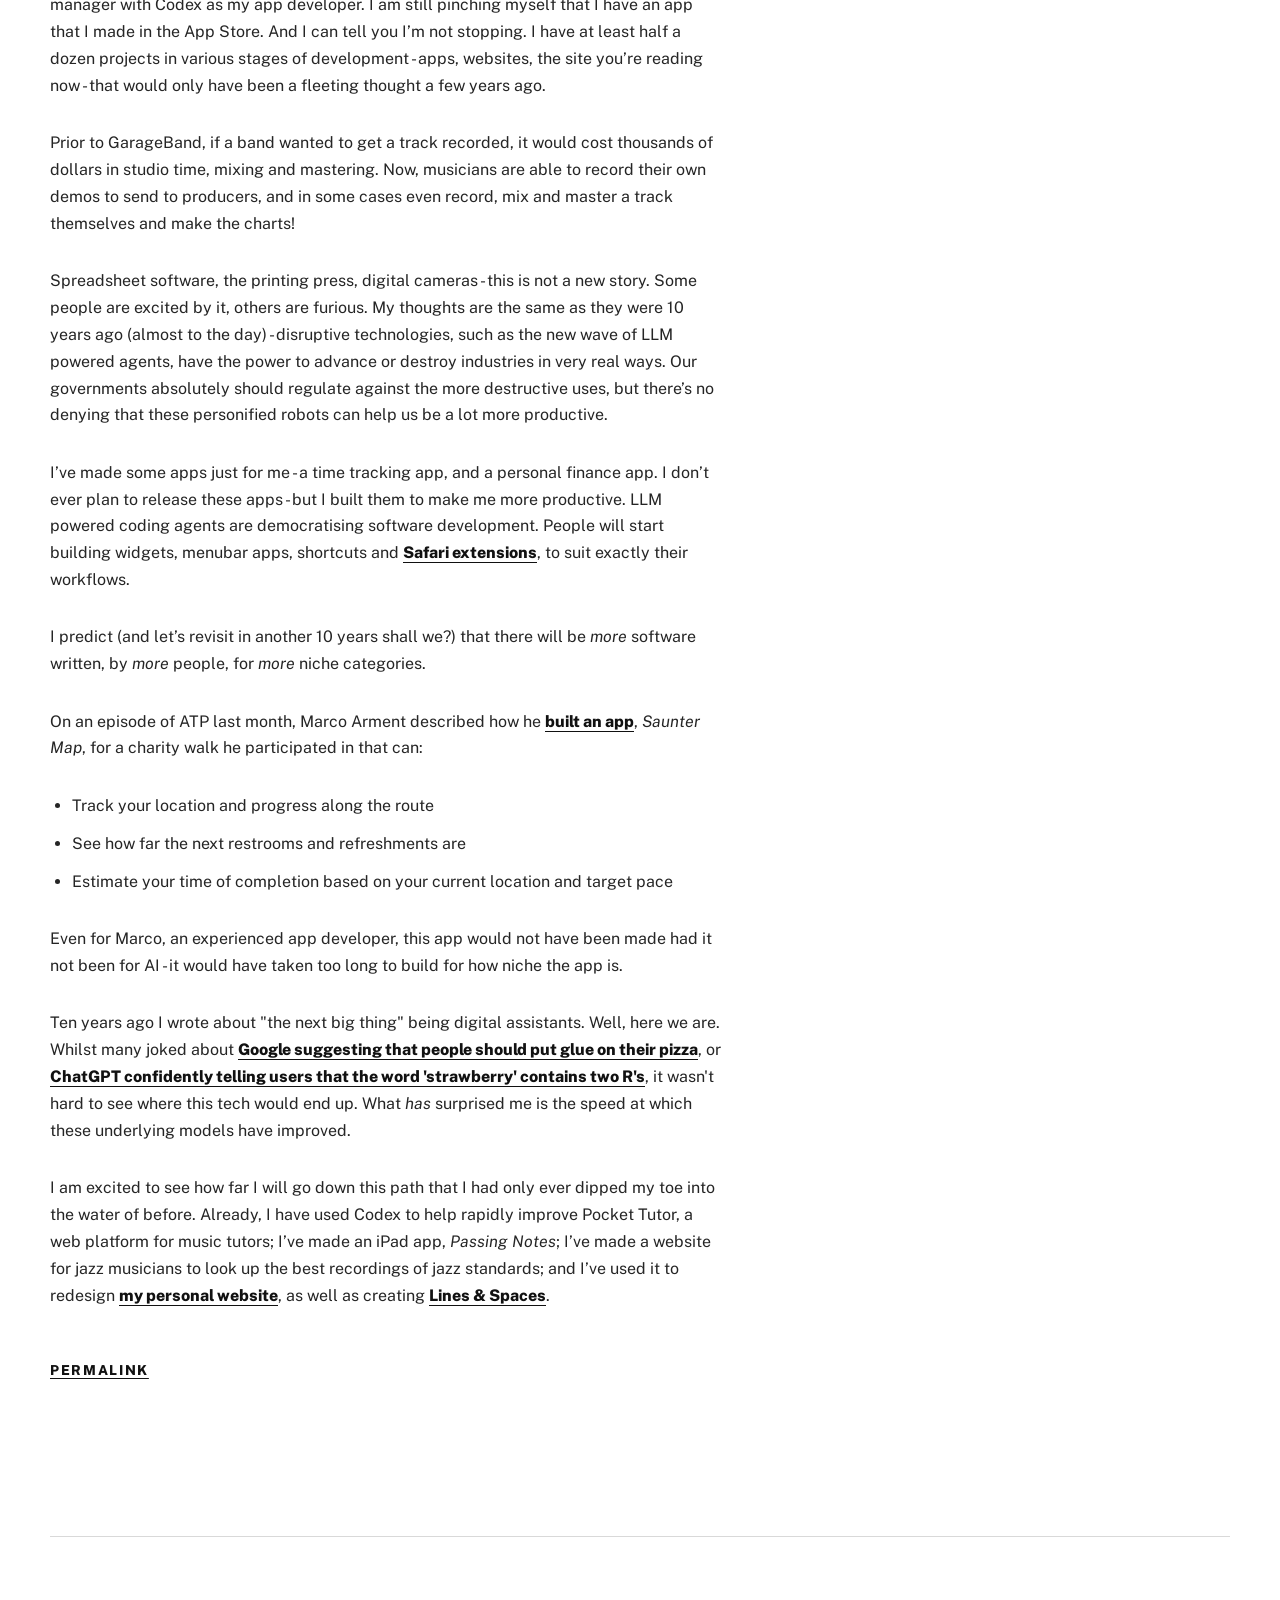
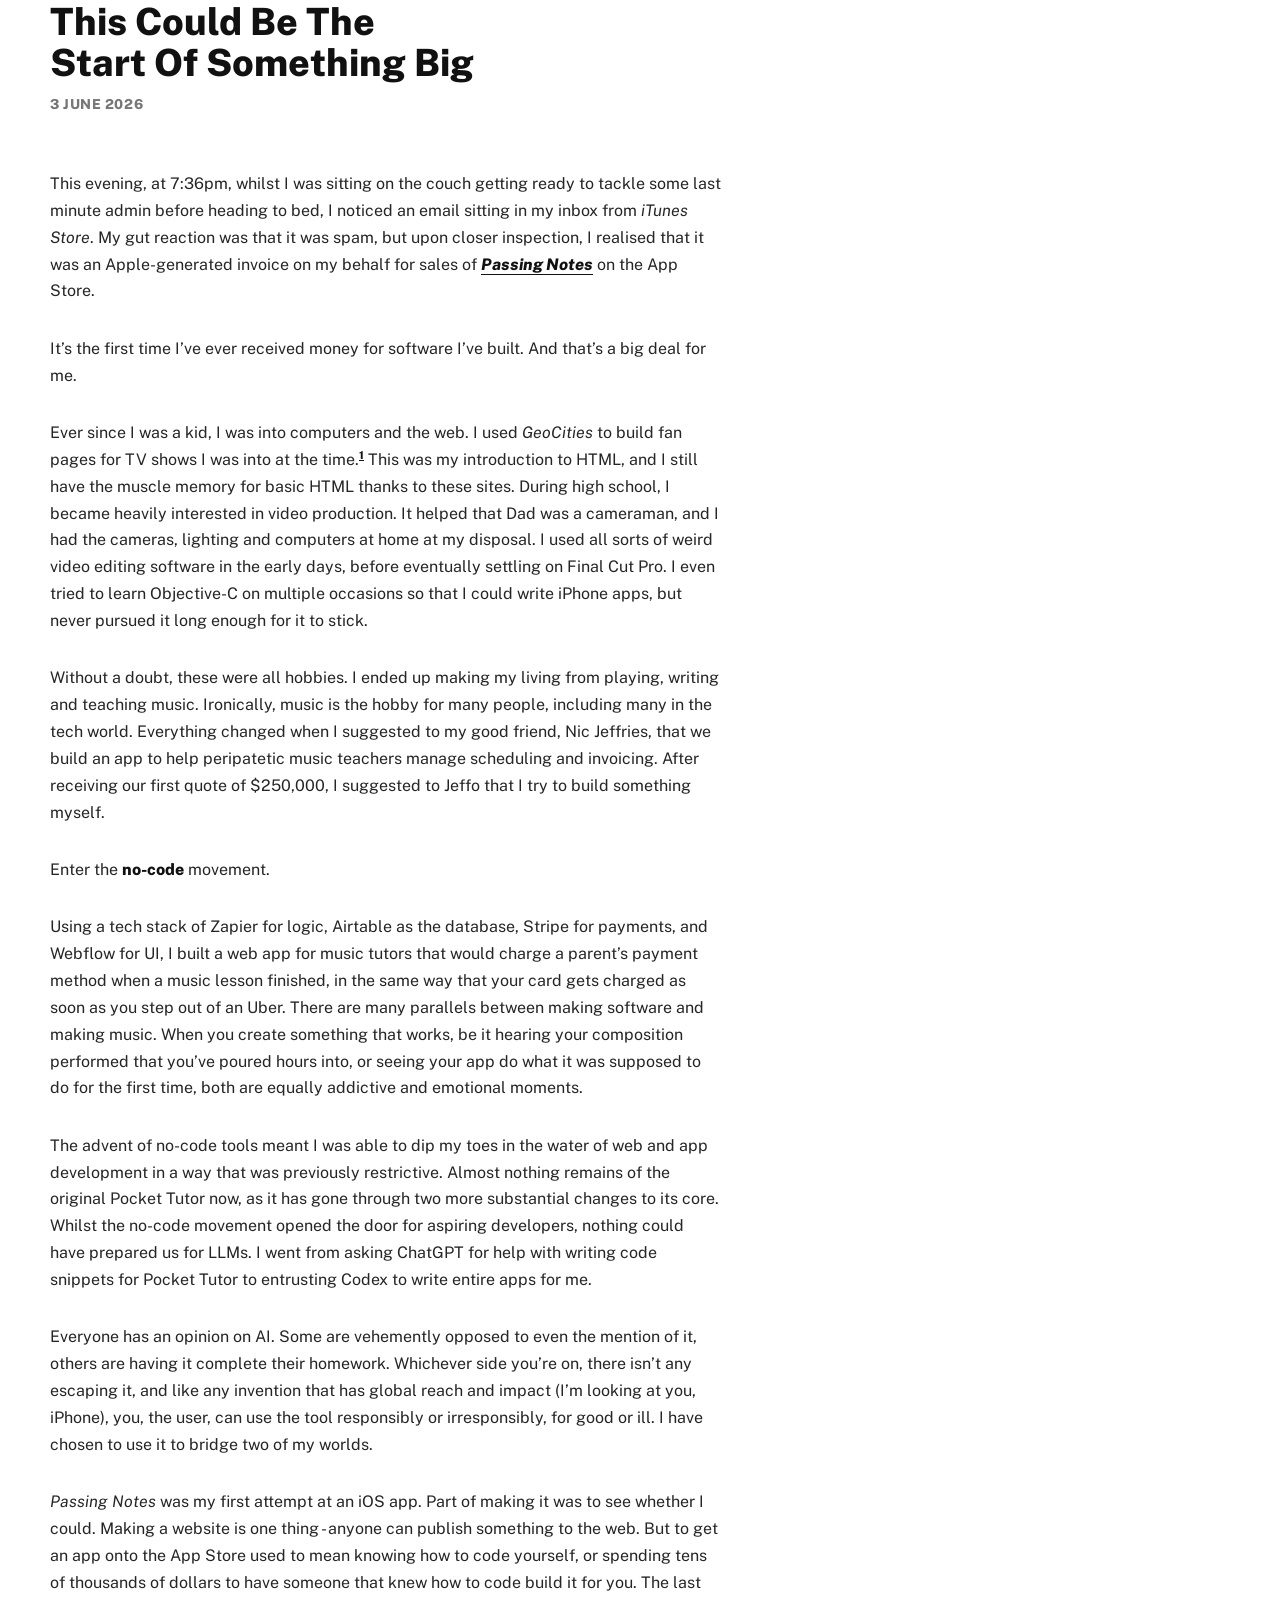
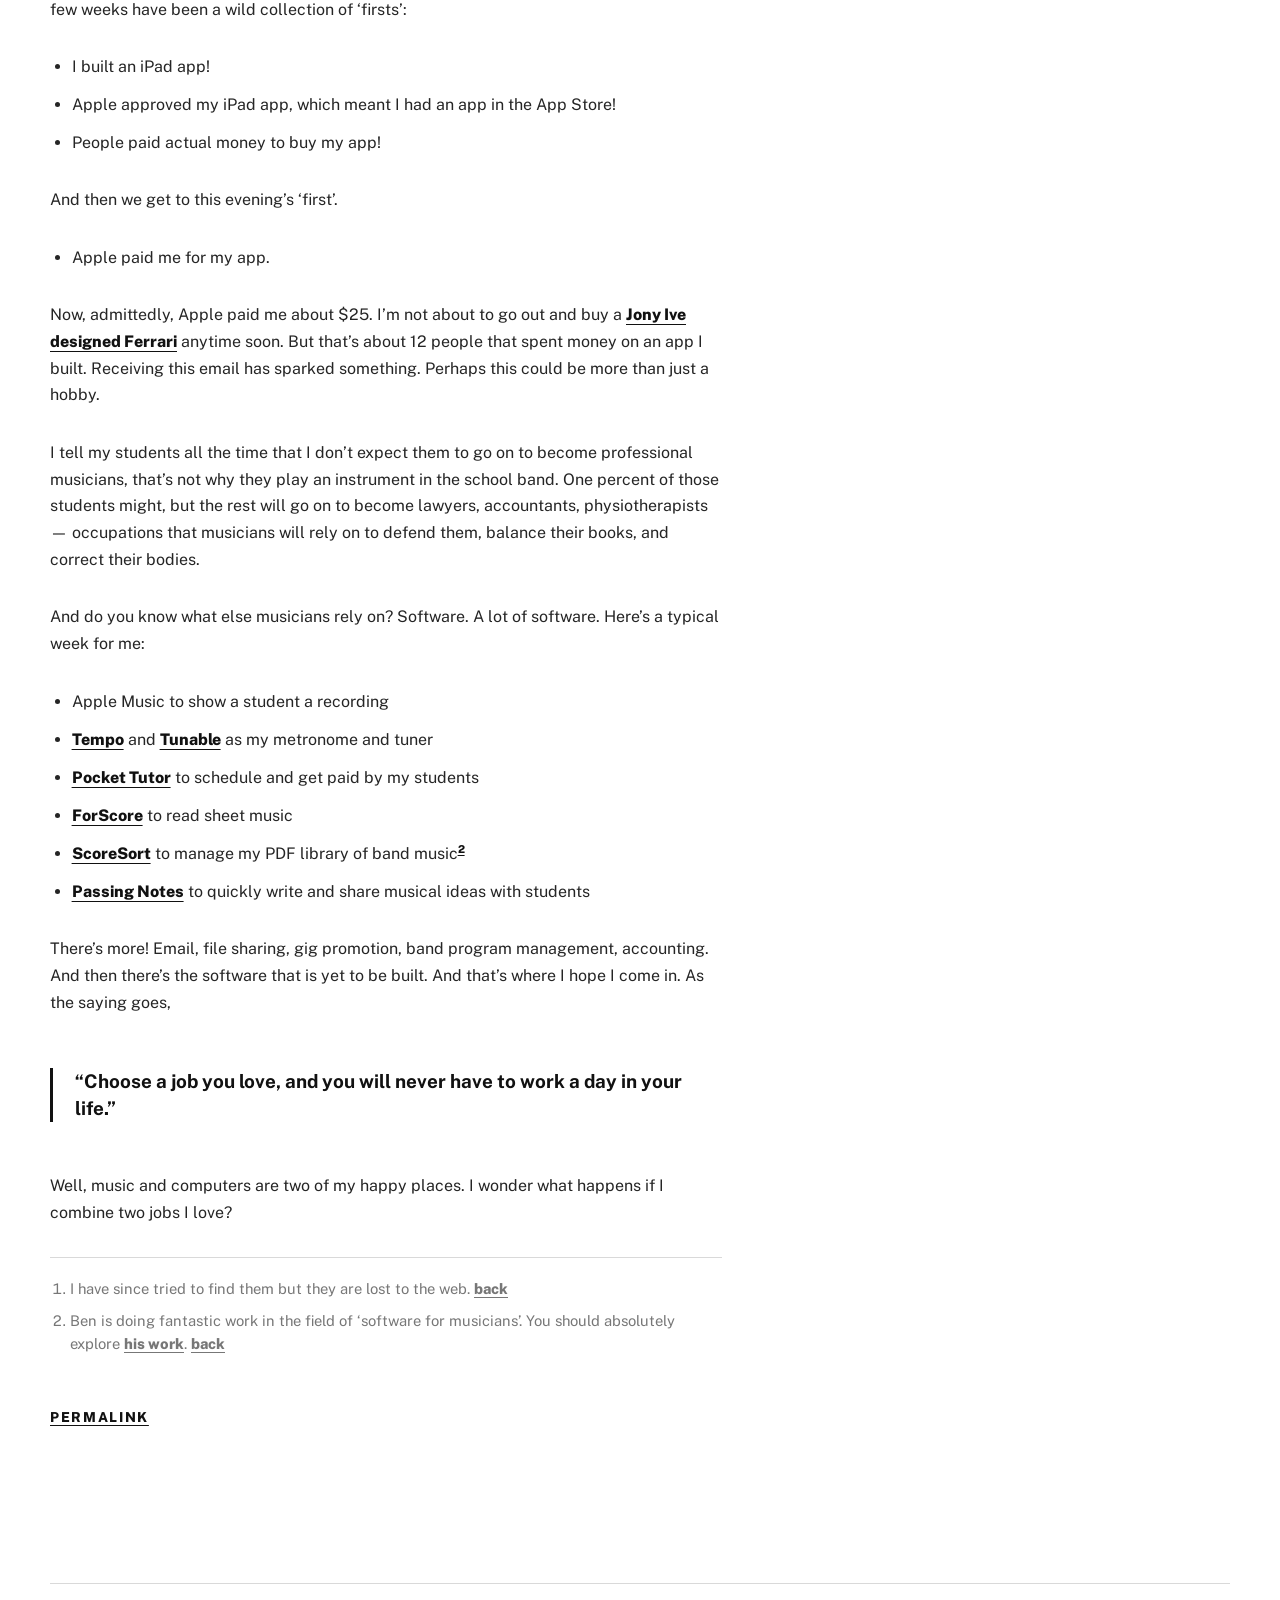
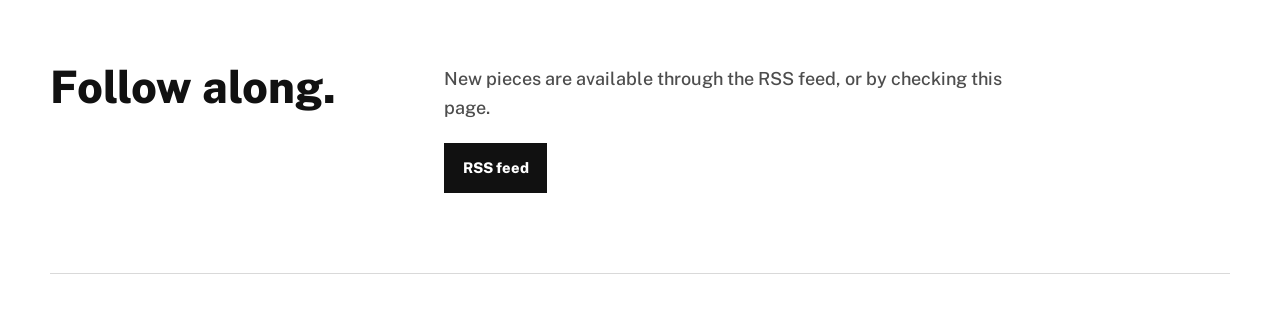
==== commit f8335ce6: "Update Lines & Spaces: GPT-Live" ====
--- a/index.html
+++ b/index.html
@@ -28,6 +28,10 @@
       rel="stylesheet"
     />
     <link rel="stylesheet" href="./styles.css?v=20260612-paragraph-rhythm" />
+    <script>
+      window.va = window.va || function () { (window.vaq = window.vaq || []).push(arguments); };
+    </script>
+    <script defer src="/_vercel/insights/script.js" data-sdkn="@vercel/analytics" data-sdkv="2.0.1"></script>
   </head>
   <body class="writing-page">
     <a class="skip-link" href="#main-content">Skip to main content</a>
@@ -54,6 +58,23 @@
 
         <section class="writing-list" aria-label="Lines & Spaces archive">
           <article class="writing-list-item">
+              <header class="writing-list-header">
+                <h2><a href="https://linesandspaces.net/2026/07/gpt-live">GPT-Live</a></h2>
+                <time datetime="2026-07-09">9 July 2026</time>
+              </header>
+              <div class="post-body writing-list-body">
+                <p>OpenAI <a href="https://openai.com/index/introducing-gpt-live/">announced GPT-Live</a> earlier today, a new voice model that powers ChatGPT’s voice mode.</p>
+<blockquote><p>We’re launching GPT‑Live, a new generation of voice models that make talking with AI feel much more like having a real conversation.</p></blockquote>
+<p>I watched all of the <a href="https://www.youtube.com/watch?v=EAN5Cj347PY">introductory videos</a> on OpenAI’s YouTube channel, and something peculiar struck me. In each one, the human would continually cut off and interrupt ‘Chat’ (their name for the AI voice). Also from their newsroom post:</p>
+<blockquote><p>Talking with ChatGPT should now feel much more like a real conversation. You can interrupt with a question, pause to gather your thoughts, or ask ChatGPT to slow down.</p></blockquote>
+<p>I felt deeply uncomfortable watching the videos, in the same way that you might feel uneasy if a friend kept talking over you. In my experience, conversational ‘flow’ means leaving space for others to speak, and finding the right moments to speak yourself. OpenAI, on the other hand, are marketing ‘flow’ as interruption.</p>
+<p>It’s concerning that OpenAI seems to be normalising habits that are clearly dismissive, and quite frankly, rude.</p>
+<p>To test this feature out myself, I wrote this post with GPT-Live on my phone next to me. It’s remarkable, and certainly changes the way we interact with our AI chatbots. The conversations indeed are more natural, and I was able to speak to ‘Chat’ without feeling any need to jump in and interrupt.</p>
+<p>That experience left me with a concern. If conversations with AI are starting to feel human, the way we speak to AI matters a lot. Even if it doesn’t feel rude with an AI, getting used to cutting in could still shape how we speak with others.</p>
+<p>If you haven’t tried it yet, open the Chat-GPT app and test it for yourself.</p>
+                <p class="writing-list-permalink"><a href="https://linesandspaces.net/2026/07/gpt-live">Permalink</a></p>
+              </div>
+            </article><article class="writing-list-item">
               <header class="writing-list-header">
                 <h2><a href="https://linesandspaces.net/2026/06/the-next-big-thing-part-2">The Next Big Thing: Part 2</a></h2>
                 <time datetime="2026-06-12">12 June 2026</time>
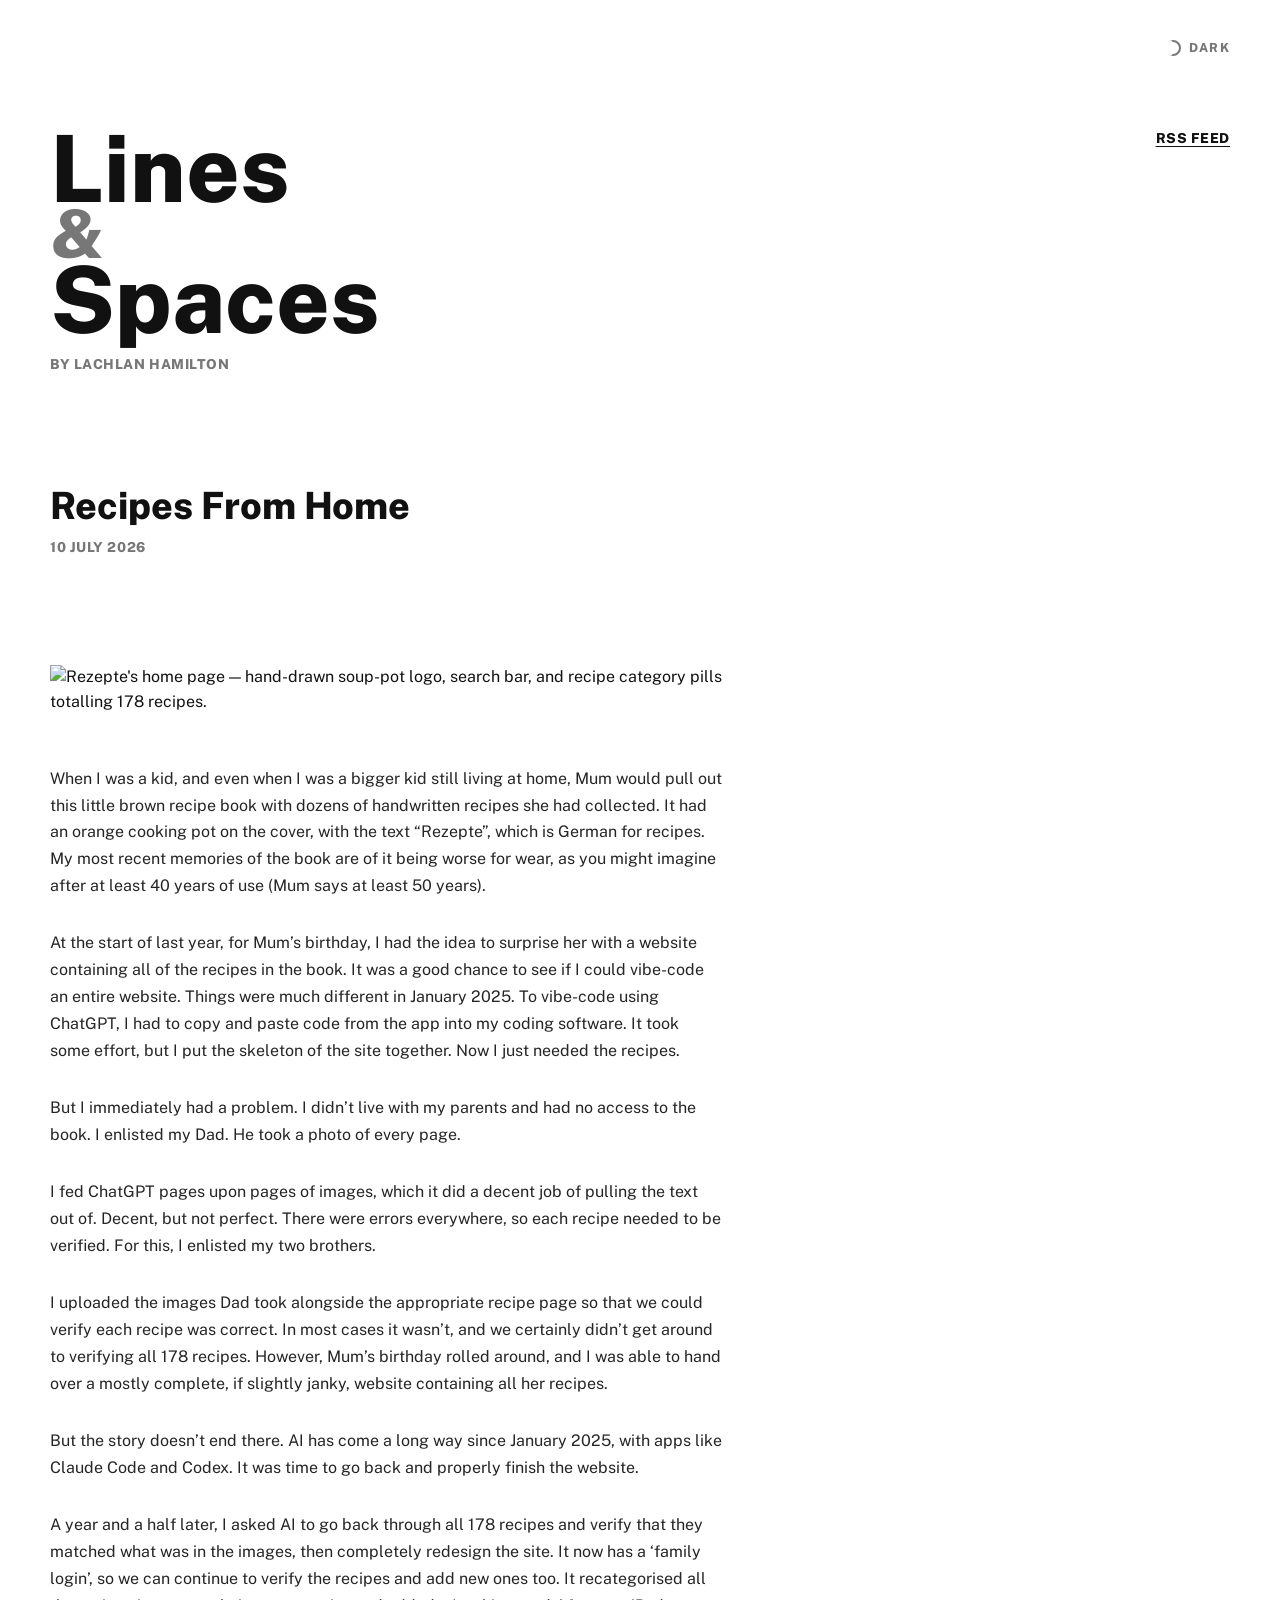
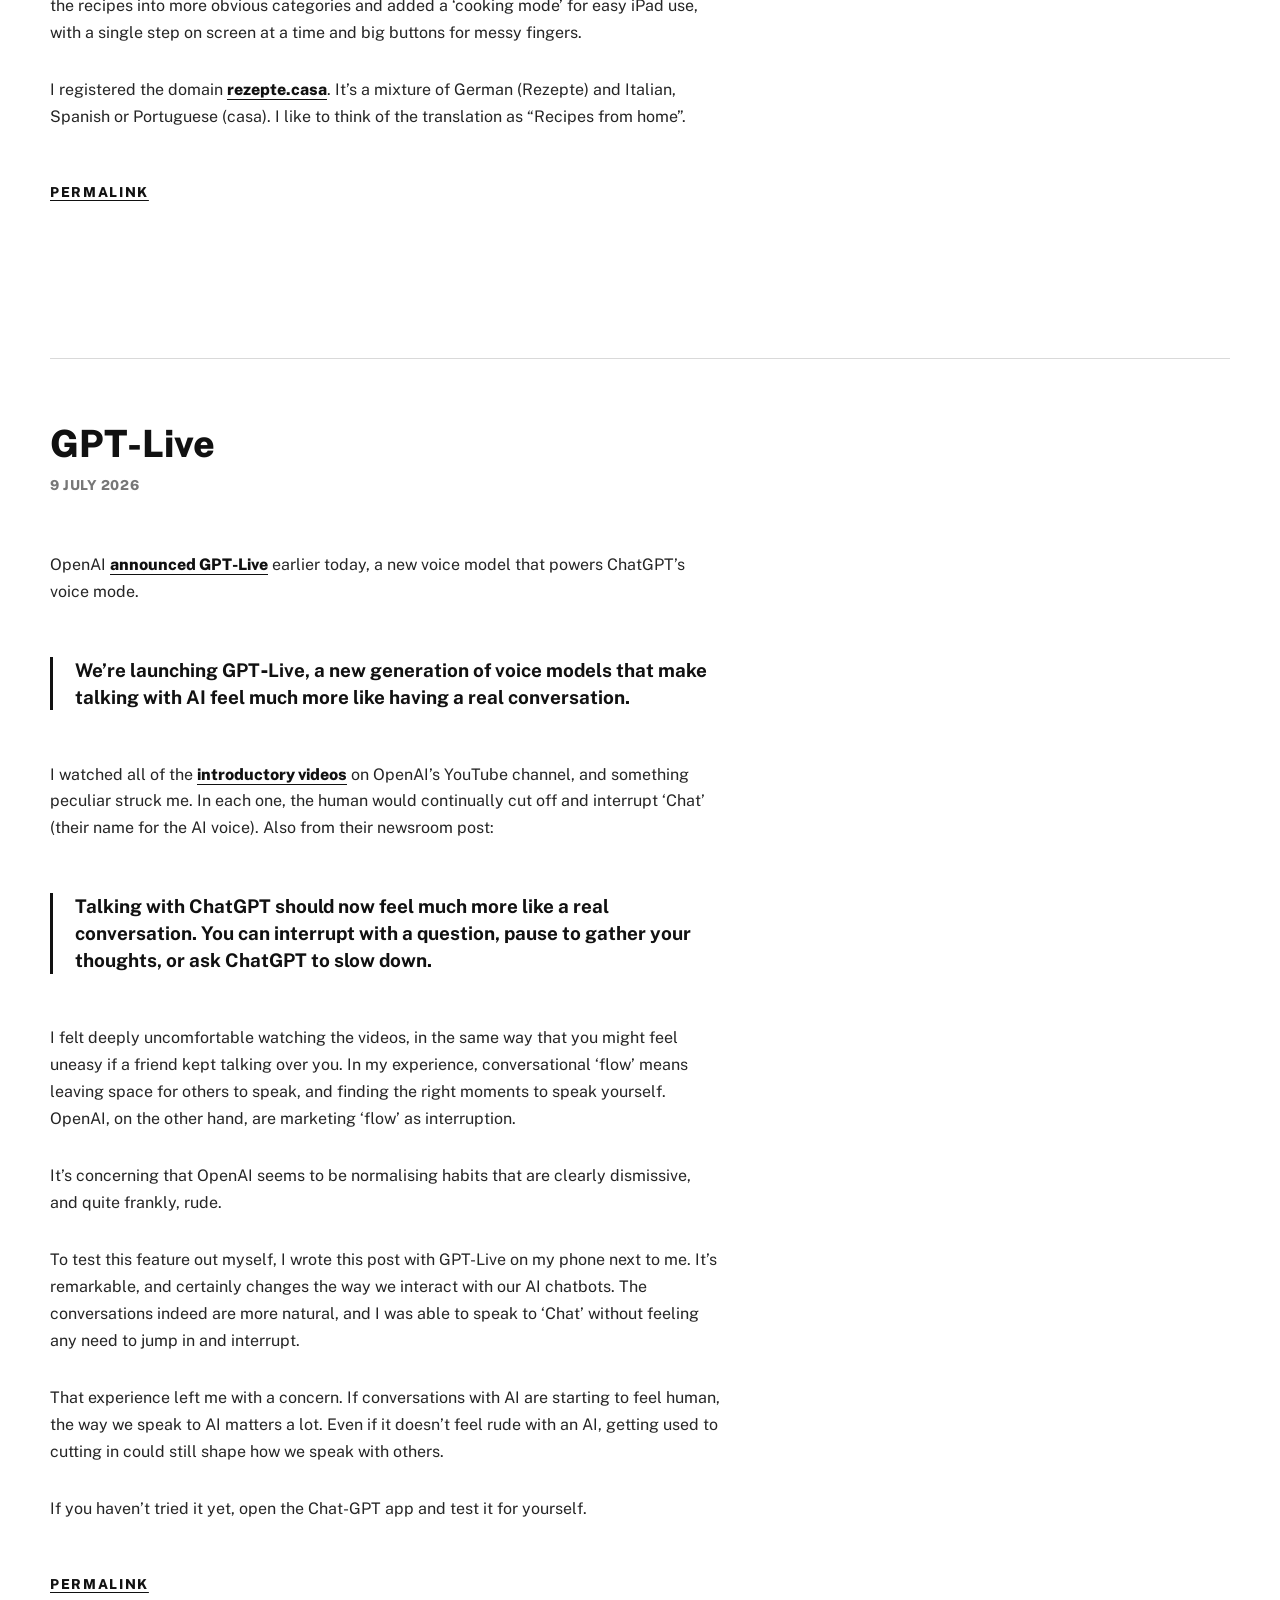
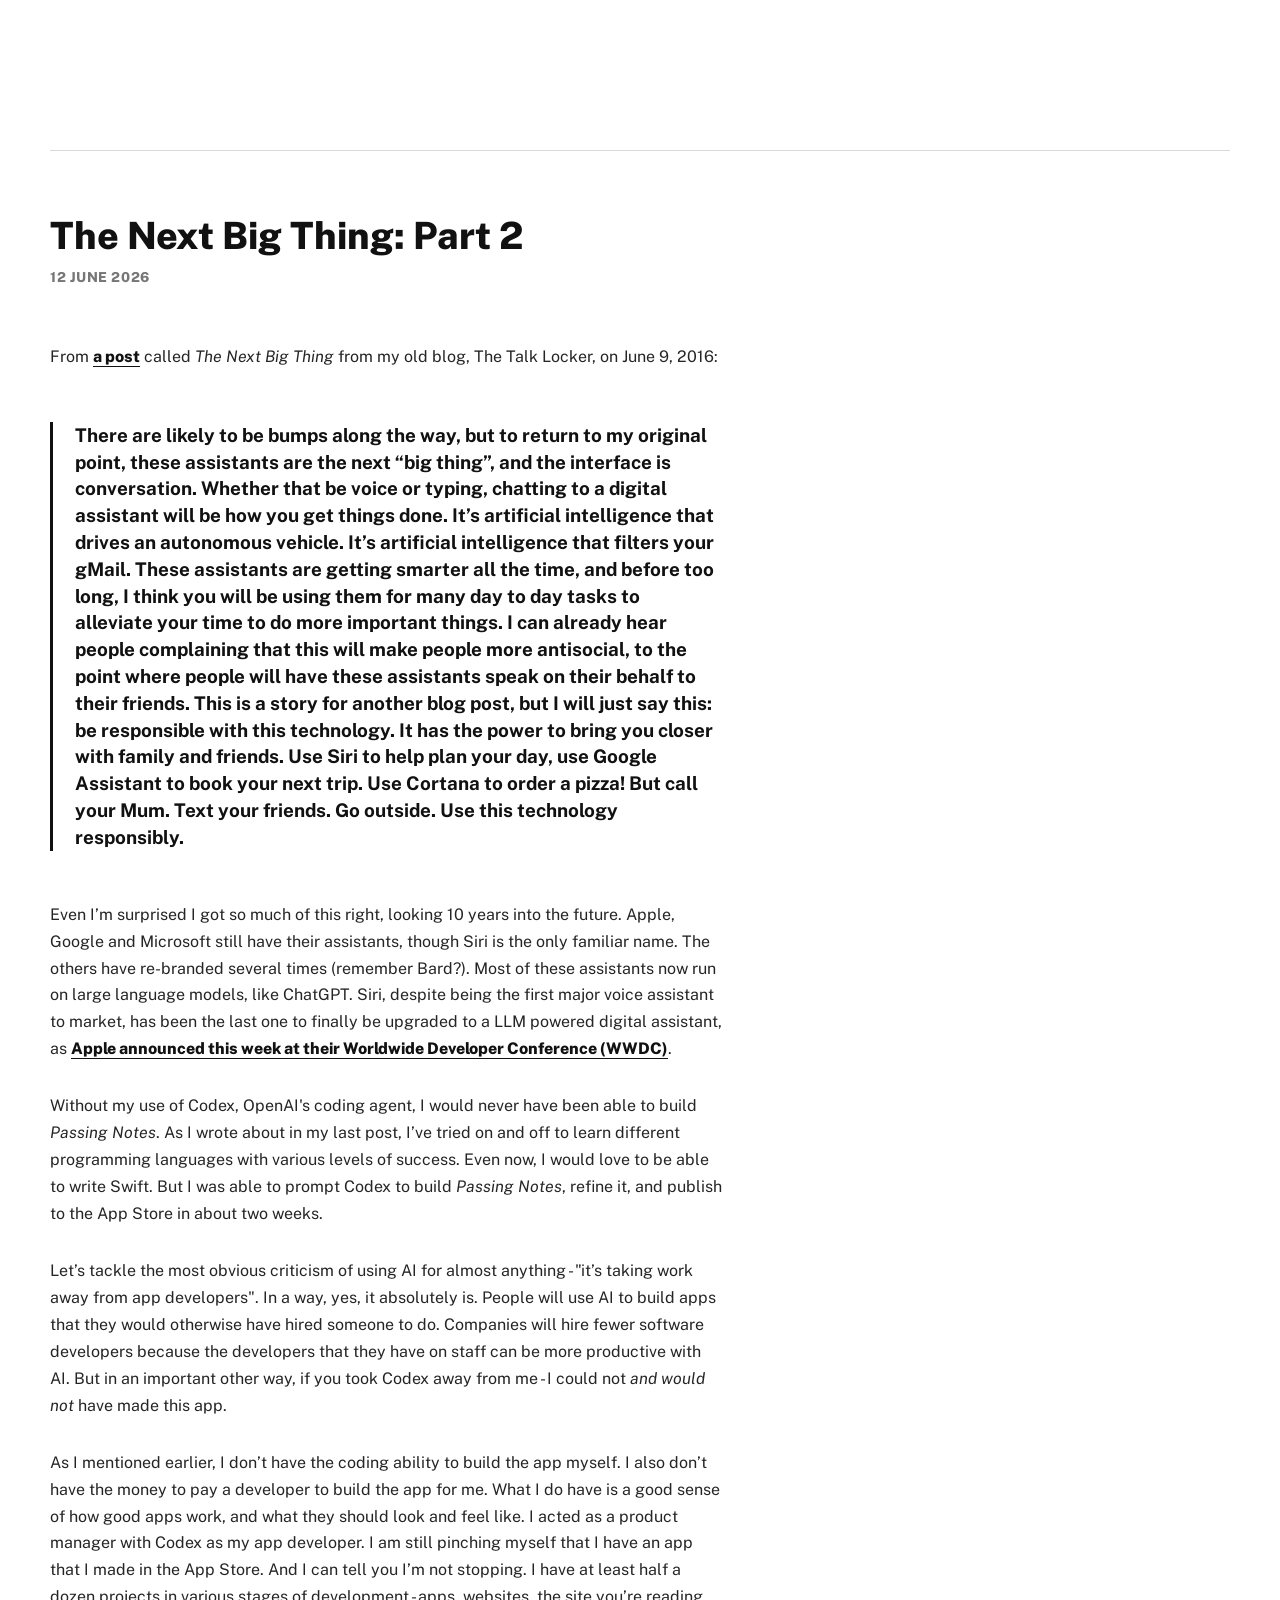
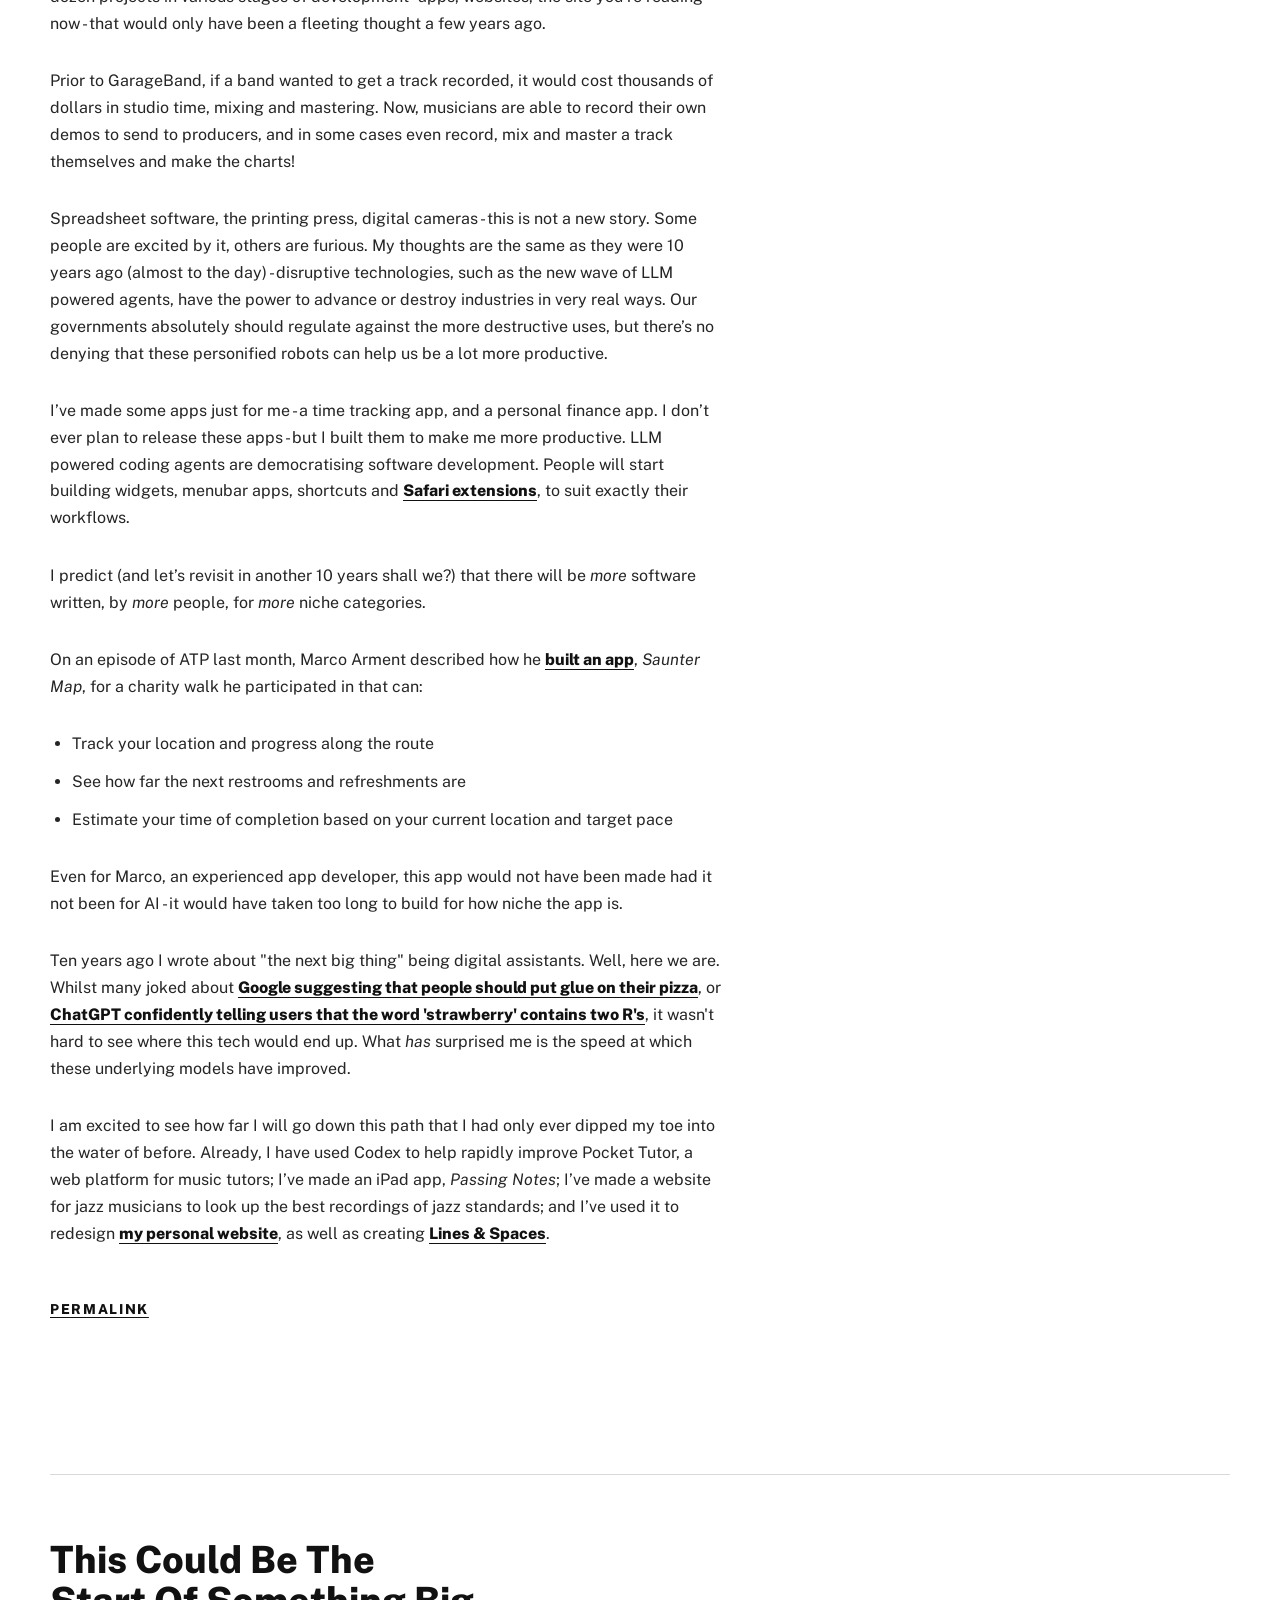
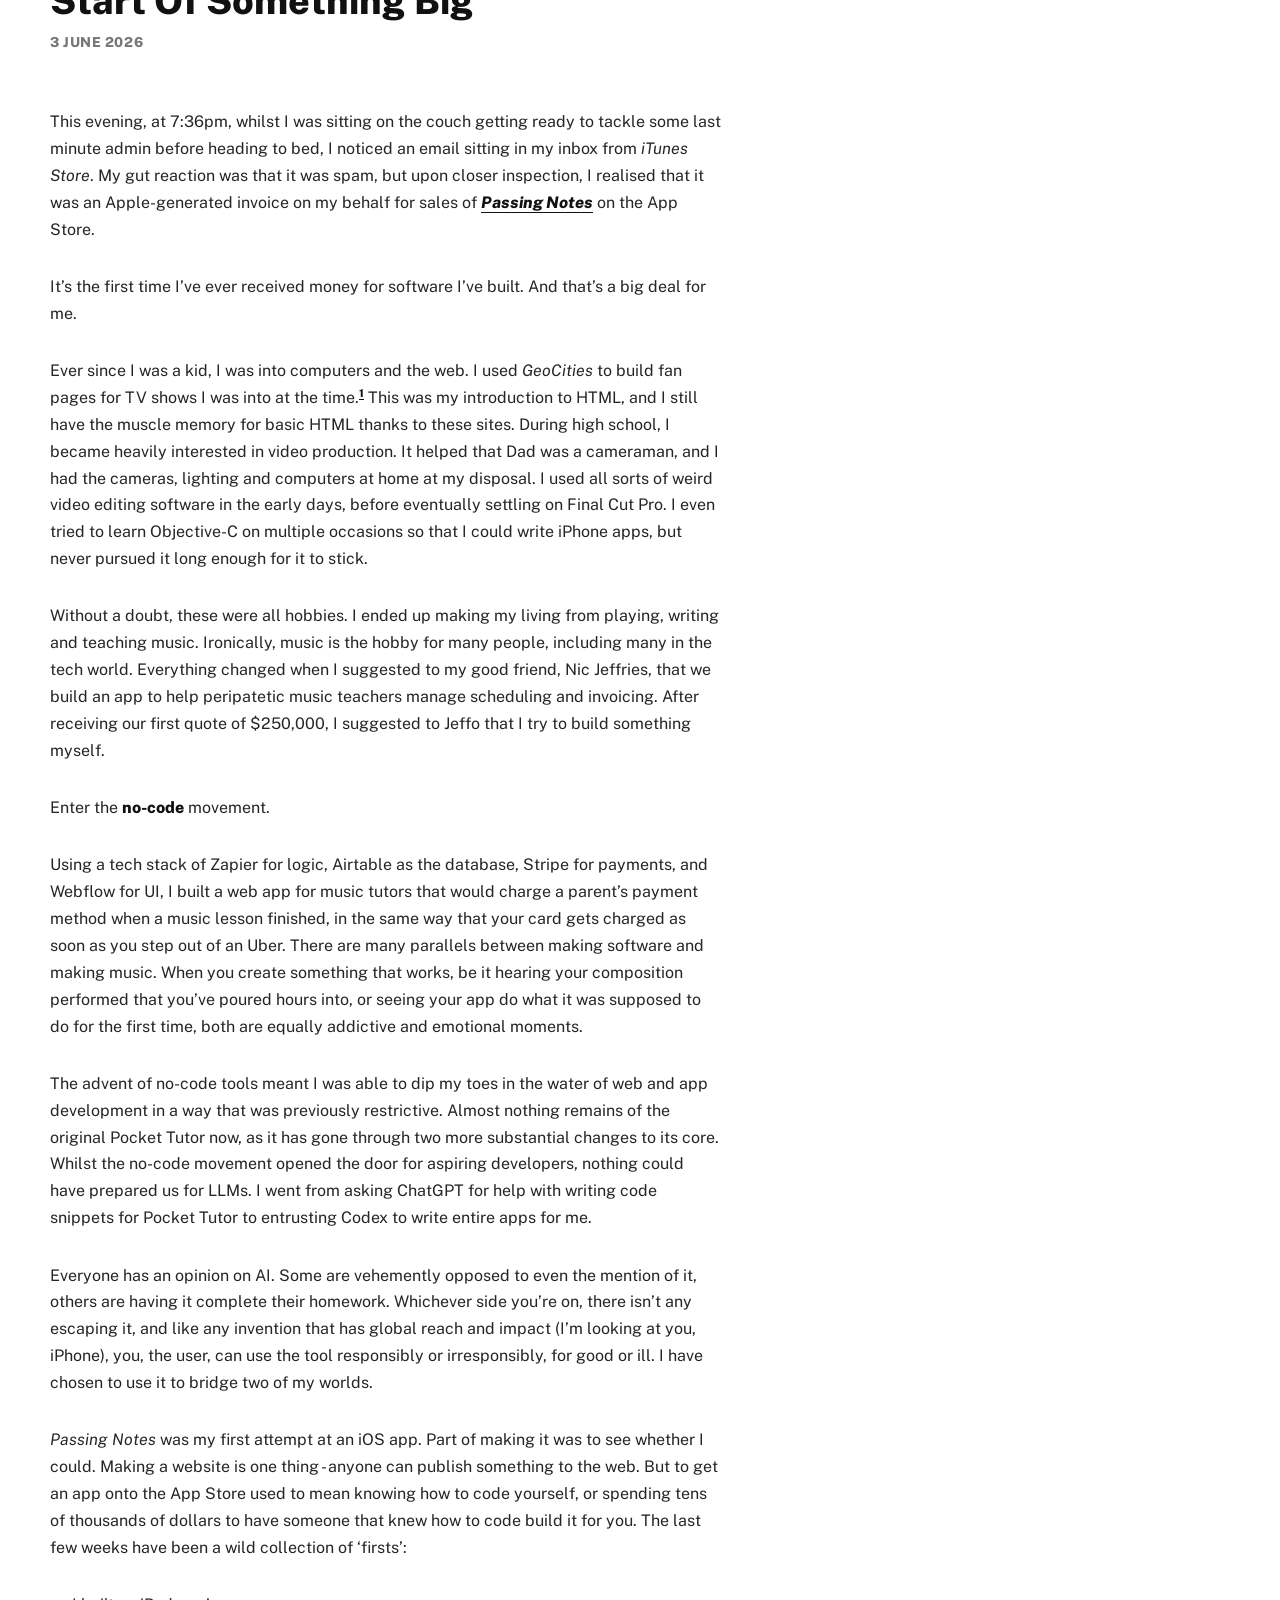
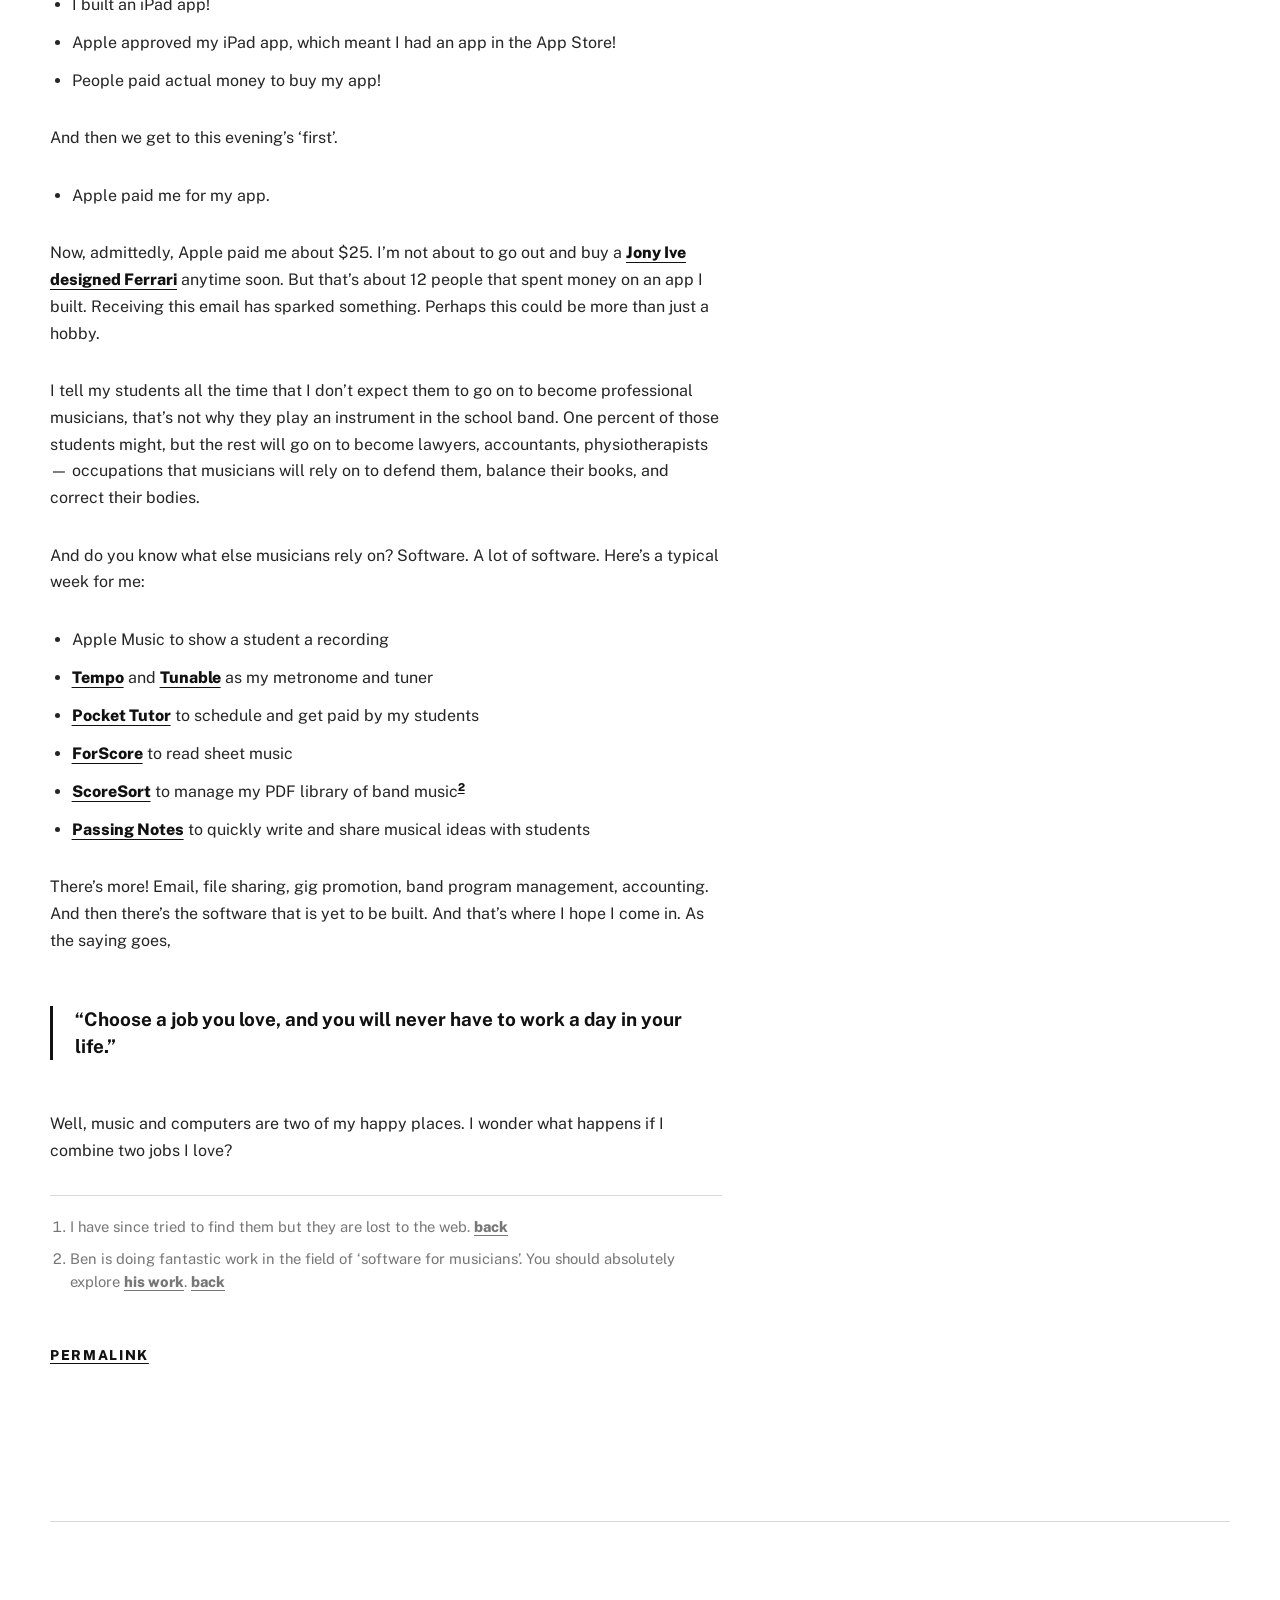
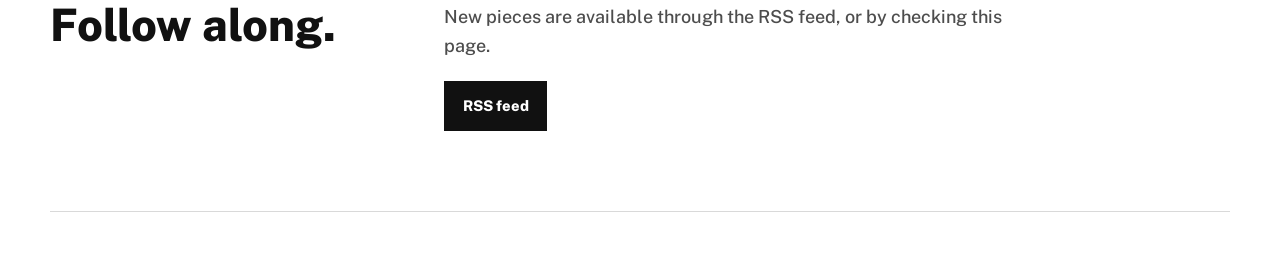
==== commit 150a3401: "Update Lines & Spaces: Recipes From Home" ====
--- a/index.html
+++ b/index.html
@@ -5,6 +5,18 @@
     <meta name="viewport" content="width=device-width, initial-scale=1.0" />
     <title>Lines &amp; Spaces</title>
     <meta name="description" content="Notes on Apple, AI, apps, teaching, music, and the places those things overlap." />
+    <meta property="og:site_name" content="Lines &amp; Spaces" />
+    <meta property="og:type" content="website" />
+    <meta property="og:title" content="Lines &amp; Spaces" />
+    <meta property="og:description" content="Notes on Apple, AI, apps, teaching, music, and the places those things overlap." />
+    <meta property="og:image" content="https://linesandspaces.net/assets/og-image.png" />
+    <meta property="og:image:width" content="1729" />
+    <meta property="og:image:height" content="910" />
+    <meta property="og:url" content="https://linesandspaces.net/" />
+    <meta name="twitter:card" content="summary_large_image" />
+    <meta name="twitter:title" content="Lines &amp; Spaces" />
+    <meta name="twitter:description" content="Notes on Apple, AI, apps, teaching, music, and the places those things overlap." />
+    <meta name="twitter:image" content="https://linesandspaces.net/assets/og-image.png" />
     <meta name="theme-color" content="#ffffff" media="(prefers-color-scheme: light)" />
     <meta name="theme-color" content="#111111" media="(prefers-color-scheme: dark)" />
     <link rel="icon" type="image/svg+xml" href="./assets/favicon-lines-spaces.svg?v=20260608-wordmark" />
@@ -27,7 +39,7 @@
       href="https://fonts.googleapis.com/css2?family=Public+Sans:wght@400;500;600;700;800&display=swap"
       rel="stylesheet"
     />
-    <link rel="stylesheet" href="./styles.css?v=20260612-paragraph-rhythm" />
+    <link rel="stylesheet" href="./styles.css?v=20260710-post-images" />
     <script>
       window.va = window.va || function () { (window.vaq = window.vaq || []).push(arguments); };
     </script>
@@ -58,6 +70,23 @@
 
         <section class="writing-list" aria-label="Lines & Spaces archive">
           <article class="writing-list-item">
+              <header class="writing-list-header">
+                <h2><a href="https://linesandspaces.net/2026/07/recipes-from-home">Recipes From Home</a></h2>
+                <time datetime="2026-07-10">10 July 2026</time>
+              </header>
+              <div class="post-body writing-list-body">
+                <figure class="post-figure"><img src="https://linesandspaces.net/posts/images/rezepte-screenshot.png" alt="Rezepte&#x27;s home page — hand-drawn soup-pot logo, search bar, and recipe category pills totalling 178 recipes." loading="lazy" /></figure>
+<p>When I was a kid, and even when I was a bigger kid still living at home, Mum would pull out this little brown recipe book with dozens of handwritten recipes she had collected. It had an orange cooking pot on the cover, with the text “Rezepte”, which is German for recipes. My most recent memories of the book are of it being worse for wear, as you might imagine after at least 40 years of use (Mum says at least 50 years).</p>
+<p>At the start of last year, for Mum’s birthday, I had the idea to surprise her with a website containing all of the recipes in the book. It was a good chance to see if I could vibe-code an entire website. Things were much different in January 2025. To vibe-code using ChatGPT, I had to copy and paste code from the app into my coding software. It took some effort, but I put the skeleton of the site together. Now I just needed the recipes.</p>
+<p>But I immediately had a problem. I didn’t live with my parents and had no access to the book. I enlisted my Dad. He took a photo of every page.</p>
+<p>I fed ChatGPT pages upon pages of images, which it did a decent job of pulling the text out of. Decent, but not perfect. There were errors everywhere, so each recipe needed to be verified. For this, I enlisted my two brothers.</p>
+<p>I uploaded the images Dad took alongside the appropriate recipe page so that we could verify each recipe was correct. In most cases it wasn’t, and we certainly didn’t get around to verifying all 178 recipes. However, Mum’s birthday rolled around, and I was able to hand over a mostly complete, if slightly janky, website containing all her recipes.</p>
+<p>But the story doesn’t end there. AI has come a long way since January 2025, with apps like Claude Code and Codex. It was time to go back and properly finish the website.</p>
+<p>A year and a half later, I asked AI to go back through all 178 recipes and verify that they matched what was in the images, then completely redesign the site. It now has a ‘family login’, so we can continue to verify the recipes and add new ones too. It recategorised all the recipes into more obvious categories and added a ‘cooking mode’ for easy iPad use, with a single step on screen at a time and big buttons for messy fingers.</p>
+<p>I registered the domain <a href="https://www.rezepte.casa">rezepte.casa</a>. It’s a mixture of German (Rezepte) and Italian, Spanish or Portuguese (casa). I like to think of the translation as “Recipes from home”.</p>
+                <p class="writing-list-permalink"><a href="https://linesandspaces.net/2026/07/recipes-from-home">Permalink</a></p>
+              </div>
+            </article><article class="writing-list-item">
               <header class="writing-list-header">
                 <h2><a href="https://linesandspaces.net/2026/07/gpt-live">GPT-Live</a></h2>
                 <time datetime="2026-07-09">9 July 2026</time>
--- a/styles.css
+++ b/styles.css
@@ -432,6 +432,16 @@
   line-height: 1.16;
 }
 
+.post-body img {
+  display: block;
+  max-width: 100%;
+  height: auto;
+}
+
+.post-body .post-figure {
+  margin: 3.2rem 0;
+}
+
 .post-body h2 {
   font-size: 1.7rem;
 }
